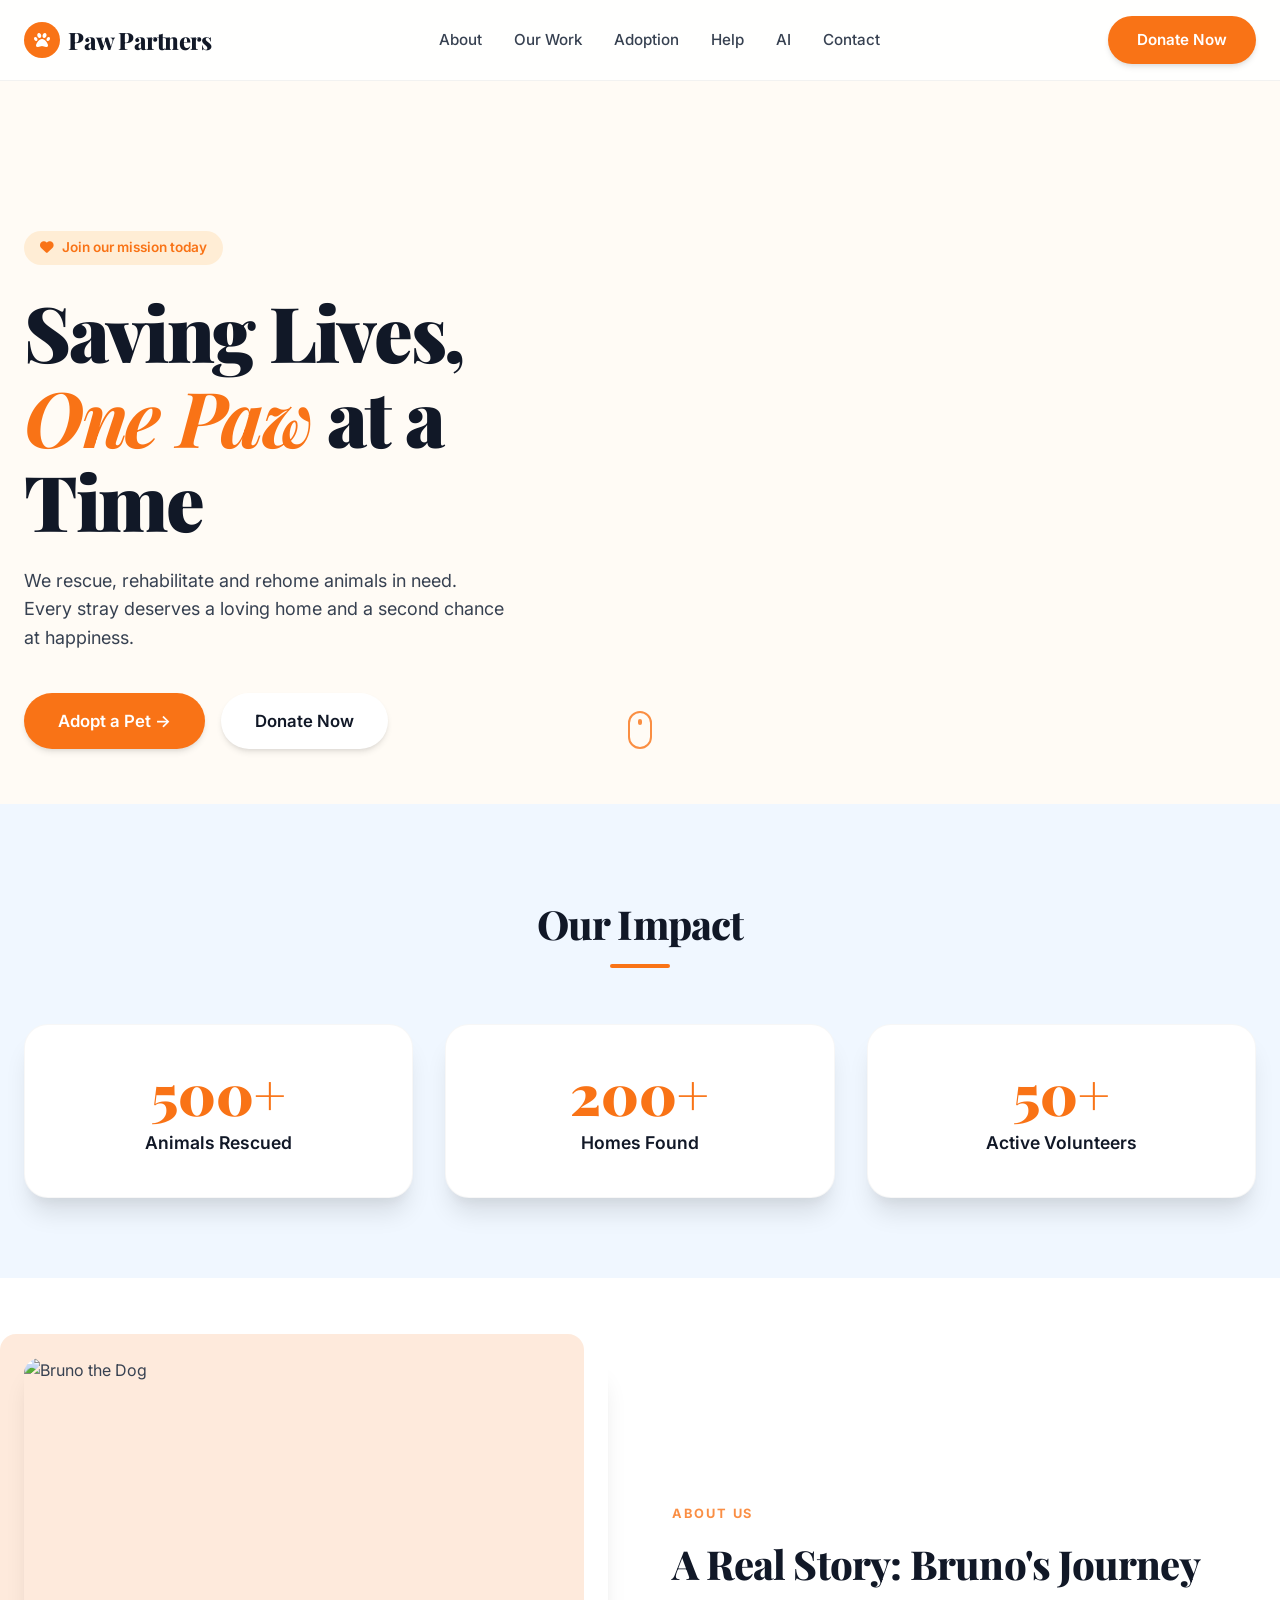
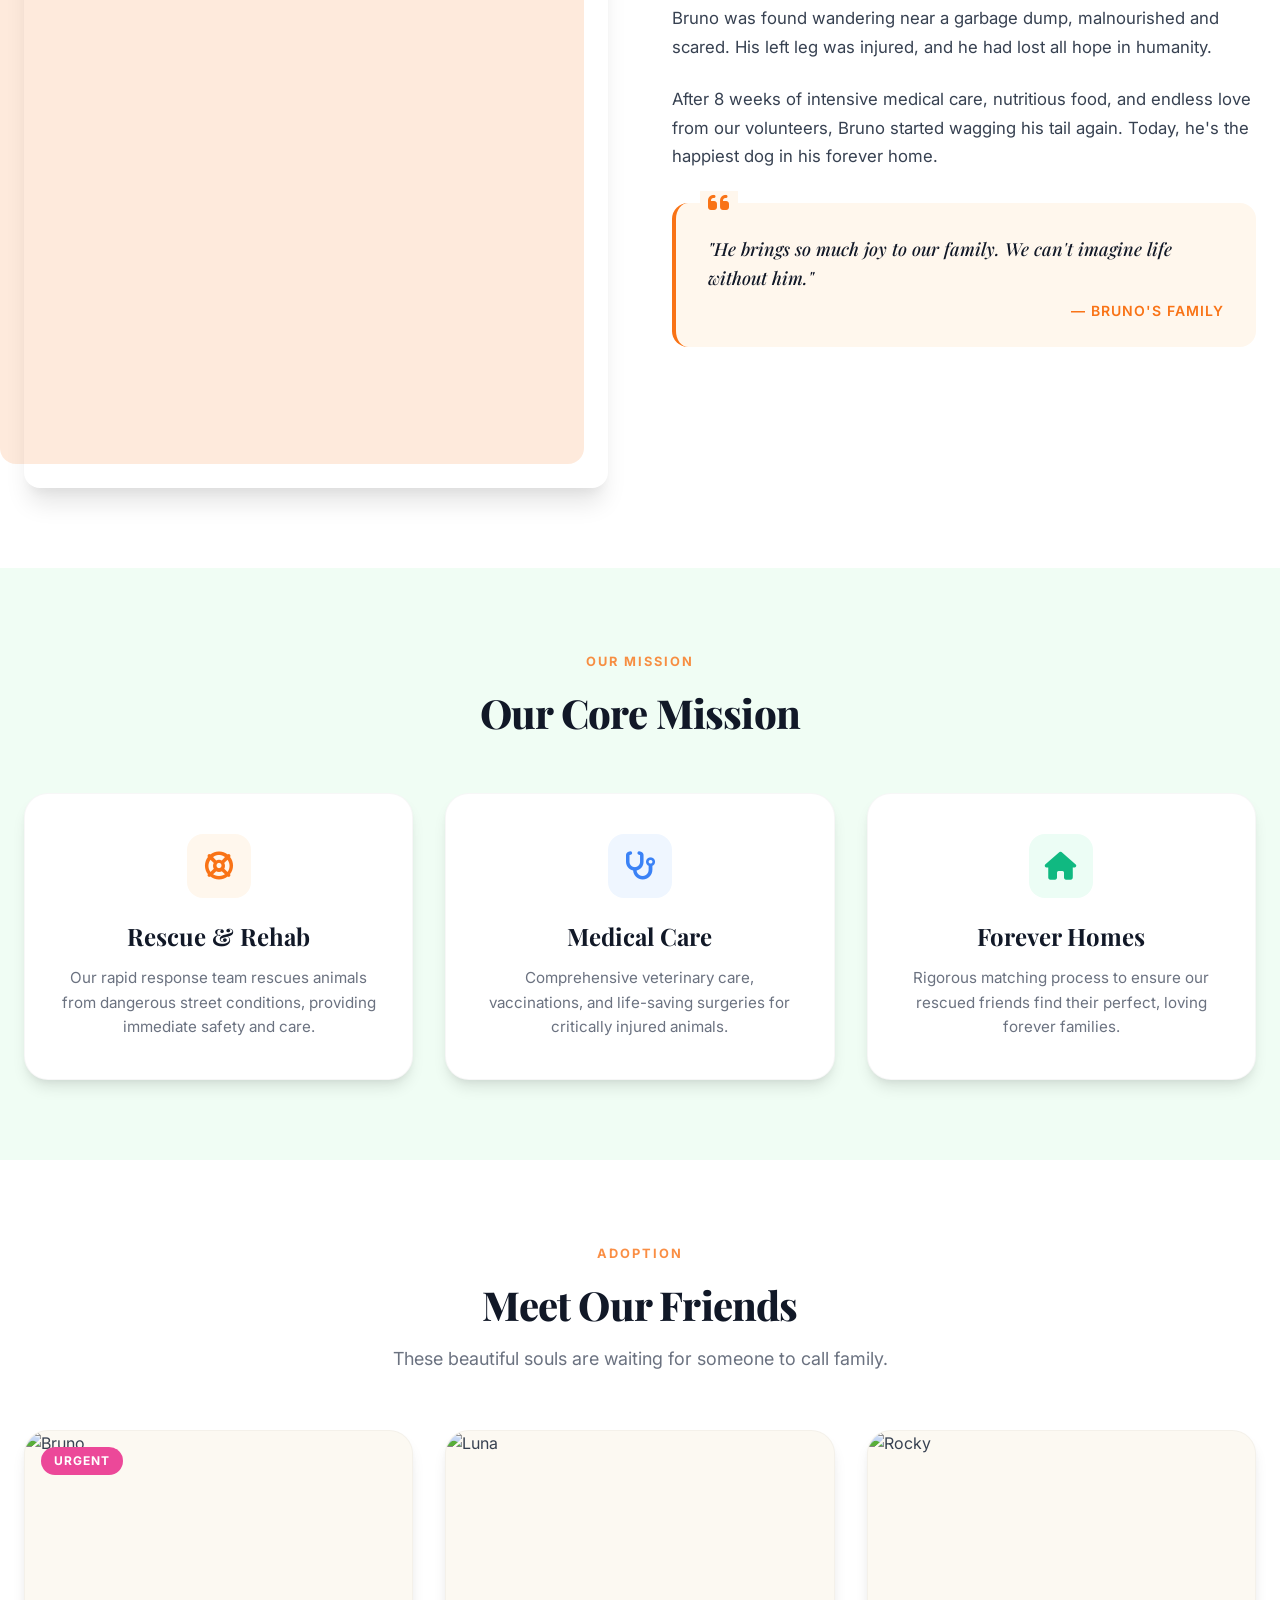
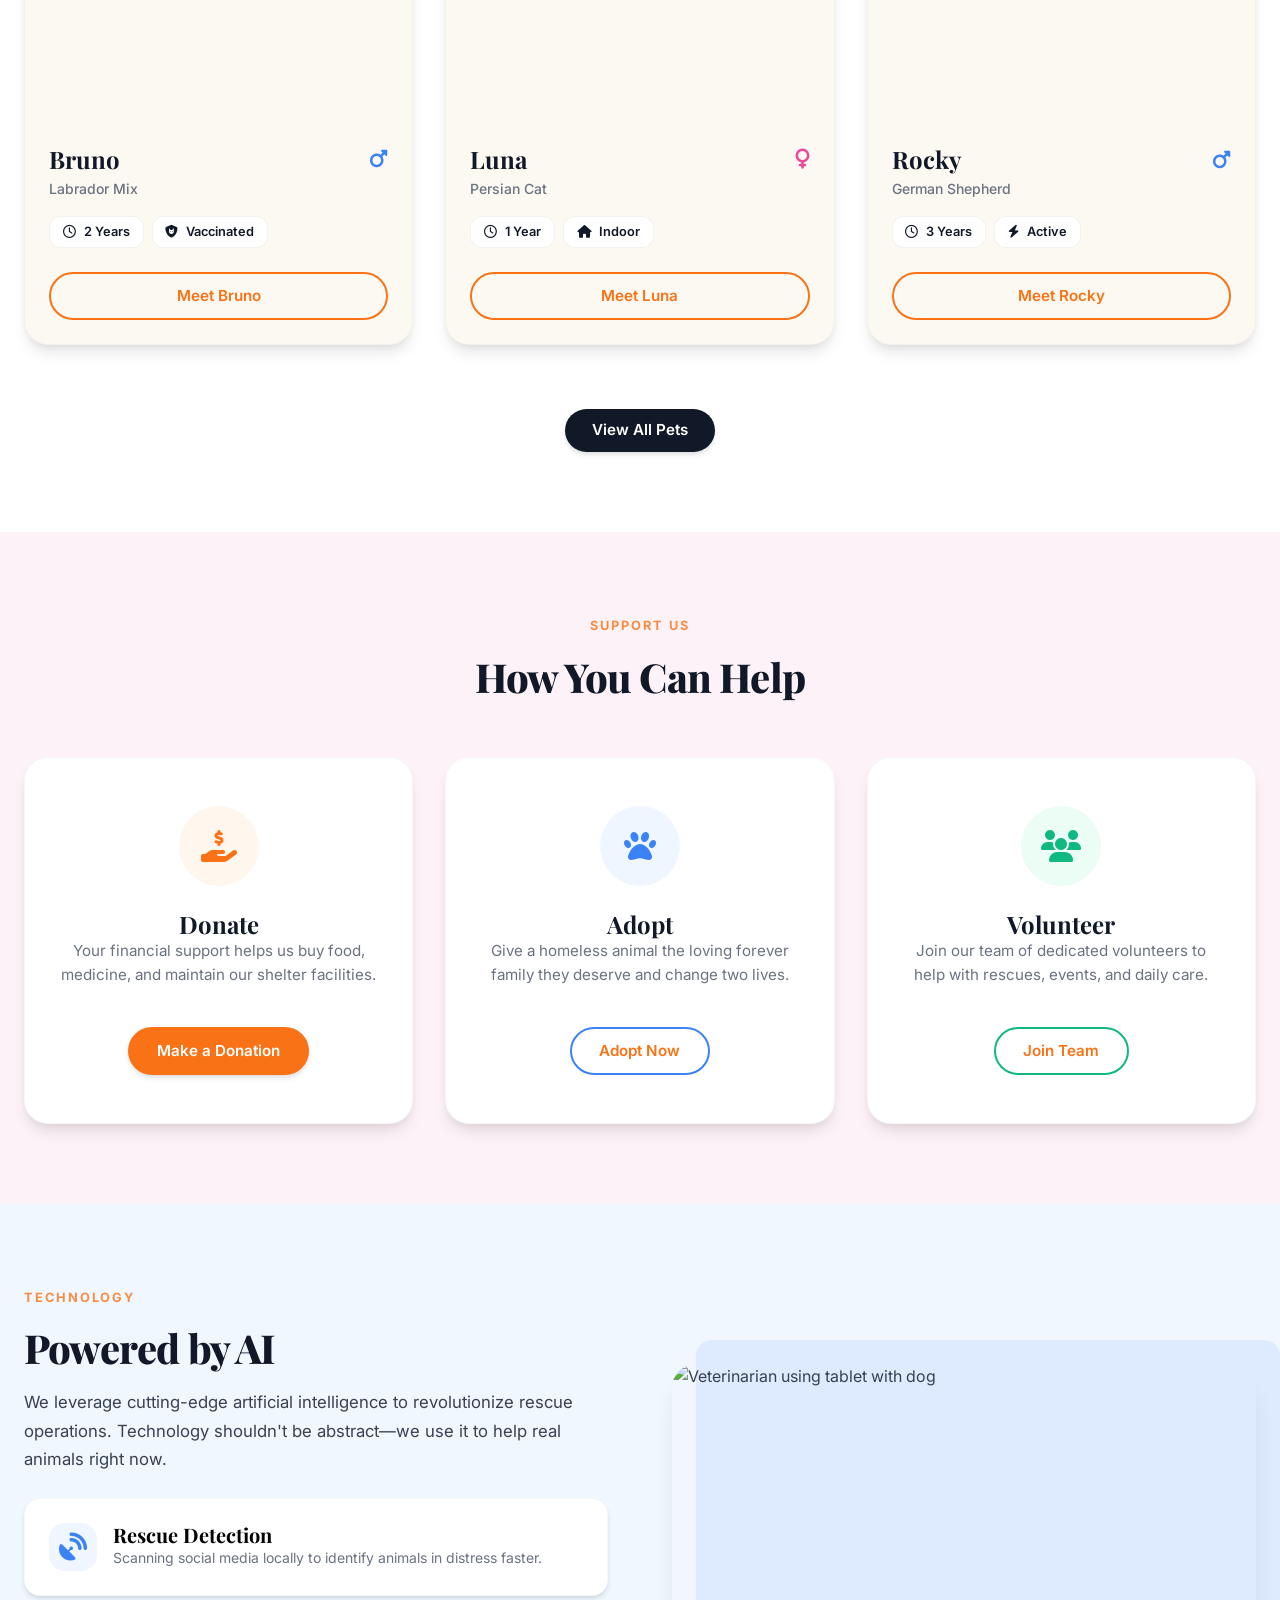
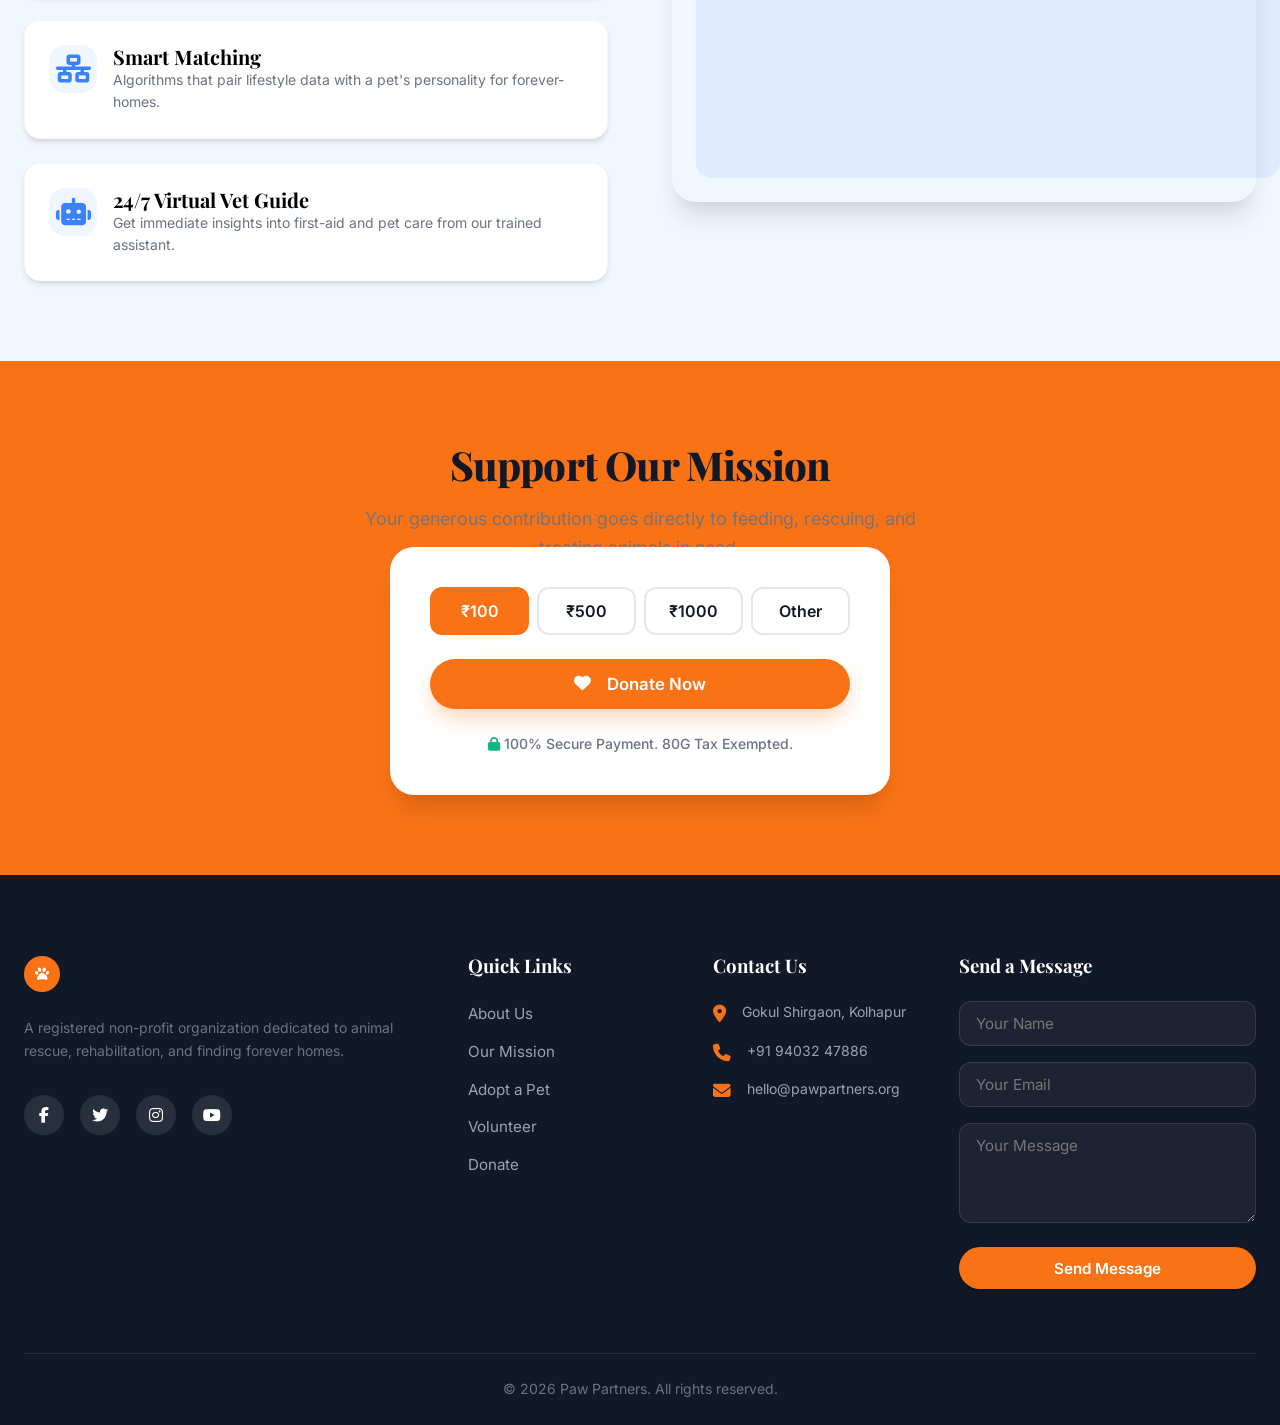
==== index.html @ 4165529c "Add files via upload" ====
<!DOCTYPE html>
<html lang="en">

<head>
    <meta charset="UTF-8">
    <meta name="viewport" content="width=device-width, initial-scale=1.0">
    <title>Paw Partners</title>
    <link rel="stylesheet" href="style.css">
    <link rel="preconnect" href="https://fonts.googleapis.com">
    <link rel="preconnect" href="https://fonts.gstatic.com" crossorigin>
    <!-- Fonts matching the target design -->
    <link
        href="https://fonts.googleapis.com/css2?family=Playfair+Display:ital,wght@0,700;0,900;1,700;1,900&family=Inter:wght@400;500;600;700&display=swap"
        rel="stylesheet">
    <link rel="stylesheet" href="https://cdnjs.cloudflare.com/ajax/libs/font-awesome/6.4.0/css/all.min.css">
</head>

<body>

    <!-- Target Replica Navigation -->
    <header class="navbar">
        <div class="container nav-container">
            <a href="#" class="logo">
                <div class="logo-icon">
                    <i class="fa-solid fa-paw"></i>
                </div>
                <span>Paw Partners</span>
            </a>

            <nav class="nav-links">
                <a href="#about">About</a>
                <a href="#work">Our Work</a>
                <a href="#adoption">Adoption</a>
                <a href="#help">Help</a>
                <a href="#ai">AI</a>
                <a href="#contact">Contact</a>
            </nav>

            <a href="#donate" class="btn btn-primary nav-btn">Donate Now</a>
        </div>
    </header>

    <!-- Target Replica Hero Section -->
    <section class="hero">
        <!-- Replicating the exact background visual (dog & cat in grass) -->
        <div class="hero-bg"
            style="background-image: url('https://images.unsplash.com/photo-1544568100-847a948585b9?auto=format&fit=crop&q=80&w=1920&h=1080');">
        </div>
        <div class="hero-overlay"></div>

        <div class="container hero-container">
            <div class="hero-content">
                <div class="hero-badge">
                    <i class="fa-solid fa-heart"></i> Join our mission today
                </div>

                <h1 class="hero-title">
                    Saving Lives,<br>
                    <span class="hero-italic">One Paw</span> at a<br>
                    Time
                </h1>

                <p class="hero-desc">
                    We rescue, rehabilitate and rehome animals in need.<br>
                    Every stray deserves a loving home and a second chance<br>
                    at happiness.
                </p>

                <div class="hero-buttons">
                    <a href="#adoption" class="btn btn-primary btn-large">
                        Adopt a Pet &rarr;
                    </a>
                    <a href="#donate" class="btn btn-white btn-large">Donate Now</a>
                </div>
            </div>

            <!-- Exact mouse scroll icon from target -->
            <div class="scroll-indicator">
                <div class="mouse-icon"></div>
            </div>

        </div>
    </section>

    <!-- Impact Stats matching target -->
    <section class="impact bg-soft-blue pb-section">
        <div class="container relative-up">
            <div class="section-header text-center">
                <h2 class="section-title">Our Impact</h2>
                <div class="title-underline"></div>
            </div>

            <div class="stats-grid">
                <div class="stat-card">
                    <h3 class="stat-number">500+</h3>
                    <p class="stat-text">Animals Rescued</p>
                </div>
                <div class="stat-card">
                    <h3 class="stat-number">200+</h3>
                    <p class="stat-text">Homes Found</p>
                </div>
                <div class="stat-card">
                    <h3 class="stat-number">50+</h3>
                    <p class="stat-text">Active Volunteers</p>
                </div>
            </div>
        </div>
    </section>

    <!-- About Section -->
    <section id="about" class="section bg-white">
        <div class="container">
            <div class="about-grid">
                <div class="about-image-wrapper">
                    <img src="https://images.unsplash.com/photo-1543466835-00a7907e9de1?auto=format&fit=crop&q=80&w=800"
                        alt="Bruno the Dog" class="about-img rounded-2xl shadow-xl">
                    <div class="img-accent img-accent-1"></div>
                </div>

                <div class="about-content">
                    <div class="section-badge opacity-80">ABOUT US</div>
                    <h2 class="section-title">A Real Story: Bruno's Journey</h2>
                    <p class="section-desc">
                        Bruno was found wandering near a garbage dump, malnourished and scared. His left leg was
                        injured, and he had lost all hope in humanity.
                    </p>
                    <p class="section-desc">
                        After 8 weeks of intensive medical care, nutritious food, and endless love from our volunteers,
                        Bruno started wagging his tail again. Today, he's the happiest dog in his forever home.
                    </p>

                    <div class="quote-box">
                        <i class="fa-solid fa-quote-left quote-icon"></i>
                        <p class="quote-text">"He brings so much joy to our family. We can't imagine life without him."
                        </p>
                        <p class="quote-author">— Bruno's Family</p>
                    </div>
                </div>
            </div>
        </div>
    </section>

    <!-- Our Work / Mission -->
    <section id="work" class="section bg-soft-green">
        <div class="container">
            <div class="section-header text-center">
                <div class="section-badge mx-auto opacity-80">OUR MISSION</div>
                <h2 class="section-title">Our Core Mission</h2>
            </div>

            <div class="cards-grid-3">
                <div class="feature-card shadow-card bg-white">
                    <div class="icon-box icon-orange">
                        <i class="fa-solid fa-life-ring"></i>
                    </div>
                    <h3>Rescue & Rehab</h3>
                    <p>Our rapid response team rescues animals from dangerous street conditions, providing immediate
                        safety and care.</p>
                </div>

                <div class="feature-card shadow-card bg-white">
                    <div class="icon-box icon-blue">
                        <i class="fa-solid fa-stethoscope"></i>
                    </div>
                    <h3>Medical Care</h3>
                    <p>Comprehensive veterinary care, vaccinations, and life-saving surgeries for critically injured
                        animals.</p>
                </div>

                <div class="feature-card shadow-card bg-white">
                    <div class="icon-box icon-green">
                        <i class="fa-solid fa-house"></i>
                    </div>
                    <h3>Forever Homes</h3>
                    <p>Rigorous matching process to ensure our rescued friends find their perfect, loving forever
                        families.</p>
                </div>
            </div>
        </div>
    </section>

    <!-- Adoption Section -->
    <section id="adoption" class="section bg-white">
        <div class="container">
            <div class="section-header text-center">
                <div class="section-badge mx-auto opacity-80">ADOPTION</div>
                <h2 class="section-title">Meet Our Friends</h2>
                <p class="section-subtitle">These beautiful souls are waiting for someone to call family.</p>
            </div>

            <div class="cards-grid-3">
                <div class="pet-card shadow-card bg-light">
                    <div class="pet-img-container">
                        <img src="https://images.unsplash.com/photo-1543466835-00a7907e9de1?auto=format&fit=crop&q=80&w=600"
                            alt="Bruno">
                        <div class="pet-tag">Urgent</div>
                    </div>
                    <div class="pet-info">
                        <div class="pet-header">
                            <h3>Bruno</h3>
                            <i class="fa-solid fa-mars gender-icon"></i>
                        </div>
                        <p class="pet-breed">Labrador Mix</p>
                        <div class="pet-traits">
                            <span class="trait bg-white"><i class="fa-regular fa-clock"></i> 2 Years</span>
                            <span class="trait bg-white"><i class="fa-solid fa-shield-cat"></i> Vaccinated</span>
                        </div>
                        <a href="#contact" class="btn btn-outline btn-block">Meet Bruno</a>
                    </div>
                </div>

                <div class="pet-card shadow-card bg-light">
                    <div class="pet-img-container">
                        <img src="https://images.unsplash.com/photo-1514888286974-6c03e2ca1dba?auto=format&fit=crop&q=80&w=600"
                            alt="Luna">
                    </div>
                    <div class="pet-info">
                        <div class="pet-header">
                            <h3>Luna</h3>
                            <i class="fa-solid fa-venus gender-icon pink"></i>
                        </div>
                        <p class="pet-breed">Persian Cat</p>
                        <div class="pet-traits">
                            <span class="trait bg-white"><i class="fa-regular fa-clock"></i> 1 Year</span>
                            <span class="trait bg-white"><i class="fa-solid fa-house"></i> Indoor</span>
                        </div>
                        <a href="#contact" class="btn btn-outline btn-block">Meet Luna</a>
                    </div>
                </div>

                <div class="pet-card shadow-card bg-light">
                    <div class="pet-img-container">
                        <img src="https://images.unsplash.com/photo-1583511655857-d19b40a7a54e?auto=format&fit=crop&q=80&w=600"
                            alt="Rocky">
                    </div>
                    <div class="pet-info">
                        <div class="pet-header">
                            <h3>Rocky</h3>
                            <i class="fa-solid fa-mars gender-icon"></i>
                        </div>
                        <p class="pet-breed">German Shepherd</p>
                        <div class="pet-traits">
                            <span class="trait bg-white"><i class="fa-regular fa-clock"></i> 3 Years</span>
                            <span class="trait bg-white"><i class="fa-solid fa-bolt"></i> Active</span>
                        </div>
                        <a href="#contact" class="btn btn-outline btn-block">Meet Rocky</a>
                    </div>
                </div>
            </div>

            <div class="text-center mt-5 pt-3">
                <a href="#" class="btn btn-secondary shadow-md">View All Pets</a>
            </div>
        </div>
    </section>

    <!-- Help Section -->
    <section id="help" class="section bg-soft-pink">
        <div class="container">
            <div class="section-header text-center">
                <div class="section-badge mx-auto opacity-80">SUPPORT US</div>
                <h2 class="section-title">How You Can Help</h2>
            </div>

            <div class="cards-grid-3">
                <div class="help-card shadow-card bg-white text-center">
                    <div class="icon-circle bg-orange-light text-primary mx-auto">
                        <i class="fa-solid fa-hand-holding-dollar"></i>
                    </div>
                    <h3 class="font-playfair text-2xl font-bold">Donate</h3>
                    <p>Your financial support helps us buy food, medicine, and maintain our shelter facilities.</p>
                    <a href="#donate" class="btn btn-primary mt-3">Make a Donation</a>
                </div>

                <div class="help-card shadow-card bg-white text-center">
                    <div class="icon-circle bg-blue-light text-blue mx-auto">
                        <i class="fa-solid fa-paw"></i>
                    </div>
                    <h3 class="font-playfair text-2xl font-bold">Adopt</h3>
                    <p>Give a homeless animal the loving forever family they deserve and change two lives.</p>
                    <a href="#adoption" class="btn btn-outline mt-3 text-blue border-blue">Adopt Now</a>
                </div>

                <div class="help-card shadow-card bg-white text-center">
                    <div class="icon-circle bg-green-light text-green mx-auto">
                        <i class="fa-solid fa-users"></i>
                    </div>
                    <h3 class="font-playfair text-2xl font-bold">Volunteer</h3>
                    <p>Join our team of dedicated volunteers to help with rescues, events, and daily care.</p>
                    <a href="#contact" class="btn btn-outline mt-3 text-green border-green">Join Team</a>
                </div>
            </div>
        </div>
    </section>

    <!-- AI Tech Section (Redesigned) -->
    <section id="ai" class="section bg-soft-blue">
        <div class="container container-split">
            <div class="ai-content text-left">
                <div class="section-badge opacity-80 text-blue">TECHNOLOGY</div>
                <h2 class="section-title">Powered by AI</h2>
                <p class="section-desc">We leverage cutting-edge artificial intelligence to revolutionize rescue
                    operations. Technology shouldn't be abstract—we use it to help real animals right now.</p>

                <div class="ai-list mt-4">
                    <div class="ai-list-item">
                        <div class="icon-box">
                            <i class="fa-solid fa-satellite-dish"></i>
                        </div>
                        <div>
                            <h3 class="font-playfair font-bold text-xl mb-1 text-black">Rescue Detection</h3>
                            <p class="text-gray text-sm m-0">Scanning social media locally to identify animals in
                                distress faster.</p>
                        </div>
                    </div>

                    <div class="ai-list-item">
                        <div class="icon-box">
                            <i class="fa-solid fa-network-wired"></i>
                        </div>
                        <div>
                            <h3 class="font-playfair font-bold text-xl mb-1 text-black">Smart Matching</h3>
                            <p class="text-gray text-sm m-0">Algorithms that pair lifestyle data with a pet's
                                personality for forever-homes.</p>
                        </div>
                    </div>

                    <div class="ai-list-item">
                        <div class="icon-box">
                            <i class="fa-solid fa-robot"></i>
                        </div>
                        <div>
                            <h3 class="font-playfair font-bold text-xl mb-1 text-black">24/7 Virtual Vet Guide</h3>
                            <p class="text-gray text-sm m-0">Get immediate insights into first-aid and pet care from our
                                trained assistant.</p>
                        </div>
                    </div>
                </div>
            </div>

            <div class="ai-image-wrap">
                <img src="https://images.unsplash.com/photo-1576201836106-db1758fd1c97?auto=format&fit=crop&q=80&w=800"
                    alt="Veterinarian using tablet with dog">
                <div class="ai-accent"></div>
            </div>
        </div>
    </section>

    <!-- Donate Section -->
    <section id="donate" class="section bg-primary text-white text-center donate-section">
        <div class="container">
            <h2 class="section-title text-white font-playfair font-black text-4xl mb-3">Support Our Mission</h2>
            <p class="section-subtitle text-white mx-auto mb-5 opacity-90">
                Your generous contribution goes directly to feeding, rescuing, and treating animals in need.
            </p>

            <div class="donate-box shadow-xl bg-white mx-auto">
                <div class="donate-buttons">
                    <button class="donate-btn active">₹100</button>
                    <button class="donate-btn">₹500</button>
                    <button class="donate-btn">₹1000</button>
                    <button class="donate-btn">Other</button>
                </div>
                <button class="btn btn-primary btn-block btn-large mt-4 shadow-orange text-lg">
                    <i class="fa-solid fa-heart mr-2"></i> Donate Now
                </button>
                <p class="donate-footer mt-4 text-sm text-gray text-center font-medium">
                    <i class="fa-solid fa-lock text-green"></i> 100% Secure Payment. 80G Tax Exempted.
                </p>
            </div>
        </div>
    </section>

    <!-- Contact & Footer -->
    <footer id="contact" class="footer">
        <div class="container">
            <div class="footer-grid">
                <div class="footer-brand">
                    <a href="#" class="logo text-white mb-4 block">
                        <div
                            class="logo-icon bg-primary text-white w-8 h-8 rounded-full flex items-center justify-center inline-flex">
                            <i class="fa-solid fa-paw text-sm"></i>
                        </div>
                        <span class="ml-2 font-bold font-playfair tracking-wide">Paw Partners</span>
                    </a>
                    <p class="text-gray mb-6 pr-4 text-sm leading-relaxed">
                        A registered non-profit organization dedicated to animal rescue, rehabilitation, and finding
                        forever homes.
                    </p>
                    <div class="social-links">
                        <a href="#"><i class="fa-brands fa-facebook-f"></i></a>
                        <a href="#"><i class="fa-brands fa-twitter"></i></a>
                        <a href="#"><i class="fa-brands fa-instagram"></i></a>
                        <a href="#"><i class="fa-brands fa-youtube"></i></a>
                    </div>
                </div>

                <div class="footer-links">
                    <h3 class="text-white mb-4 font-playfair font-bold">Quick Links</h3>
                    <ul>
                        <li><a href="#about">About Us</a></li>
                        <li><a href="#work">Our Mission</a></li>
                        <li><a href="#adoption">Adopt a Pet</a></li>
                        <li><a href="#help">Volunteer</a></li>
                        <li><a href="#donate">Donate</a></li>
                    </ul>
                </div>

                <div class="footer-contact">
                    <h3 class="text-white mb-4 font-playfair font-bold">Contact Us</h3>
                    <ul class="contact-list">
                        <li>
                            <i class="fa-solid fa-location-dot text-primary mt-1"></i>
                            <span class="text-sm">Gokul Shirgaon, Kolhapur</span>
                        </li>
                        <li>
                            <i class="fa-solid fa-phone text-primary mt-1"></i>
                            <a href="tel:+919403247886" class="text-sm">+91 94032 47886</a>
                        </li>
                        <li>
                            <i class="fa-solid fa-envelope text-primary mt-1"></i>
                            <a href="mailto:hello@pawpartners.org" class="text-sm">hello@pawpartners.org</a>
                        </li>
                    </ul>
                </div>

                <div class="footer-form">
                    <h3 class="text-white mb-4 font-playfair font-bold">Send a Message</h3>
                    <form class="contact-form">
                        <input type="text" placeholder="Your Name" required>
                        <input type="email" placeholder="Your Email" required>
                        <textarea placeholder="Your Message" rows="3" required></textarea>
                        <button type="submit" class="btn btn-primary w-full">Send Message</button>
                    </form>
                </div>
            </div>

            <div class="footer-bottom">
                <p>&copy; 2026 Paw Partners. All rights reserved.</p>
            </div>
        </div>
    </footer>

</body>

</html>
---- style.css ----
/* Variables extracted from target site */
:root {
    --primary: #f97316; /* Orange */
    --primary-hover: #ea580c;
    --primary-light: #ffedd5;
    --secondary: #111827; /* Dark Gray */
    --light-bg: #fffbf5; /* Cream background */
    --white: #ffffff;
    --text-main: #374151; /* Gray 700 */
    --text-muted: #6b7280; /* Gray 500 */
    --text-light: #9ca3af; /* Gray 400 */
    --accent-blue: #3b82f6;
    --accent-green: #10b981;
    --accent-pink: #ec4899;
    --bg-blue-light: #eff6ff;
    --bg-green-light: #ecfdf5;
    --bg-orange-light: #fff7ed;
    --radius-md: 0.75rem;
    --radius-lg: 1rem;
    --radius-xl: 1.5rem;
    --radius-full: 9999px;
    --shadow-sm: 0 1px 2px 0 rgba(0, 0, 0, 0.05);
    --shadow-md: 0 4px 6px -1px rgba(0, 0, 0, 0.1), 0 2px 4px -1px rgba(0, 0, 0, 0.06);
    --shadow-lg: 0 10px 15px -3px rgba(0, 0, 0, 0.1), 0 4px 6px -2px rgba(0, 0, 0, 0.05);
    --shadow-xl: 0 20px 25px -5px rgba(0, 0, 0, 0.1), 0 10px 10px -5px rgba(0, 0, 0, 0.04);
    --shadow-orange: 0 10px 25px -5px rgba(249, 115, 22, 0.4);
    --transition: all 0.3s cubic-bezier(0.4, 0, 0.2, 1);
}

/* Base Styles */
* { margin: 0; padding: 0; box-sizing: border-box; }
html { scroll-behavior: smooth; font-size: 16px; }

body {
    font-family: 'Inter', sans-serif;
    color: var(--text-main);
    line-height: 1.6;
    background-color: var(--light-bg);
    overflow-x: hidden;
}

h1, h2, h3, h4, h5, h6 {
    color: var(--secondary);
    font-weight: 700;
    line-height: 1.2;
    font-family: 'Playfair Display', serif;
}

a { text-decoration: none; color: inherit; transition: var(--transition); }
img { max-width: 100%; height: auto; display: block; border-style: none; }
ul { list-style: none; }

/* Utilities */
.font-playfair { font-family: 'Playfair Display', serif; }
.font-inter { font-family: 'Inter', sans-serif; }
.font-black { font-weight: 900; }
.font-bold { font-weight: 700; }
.font-medium { font-weight: 500; }
.italic { font-style: italic; }

.container { max-width: 1280px; margin: 0 auto; padding: 0 1.5rem; width: 100%; }
.section { padding: 5rem 0; }
.pb-section { padding-bottom: 5rem; }
.pt-3 { padding-top: 1rem; }
.text-center { text-align: center; }
.text-left { text-align: left; }
.mx-auto { margin-left: auto; margin-right: auto; }
.mt-1 { margin-top: 0.25rem; }
.mt-3 { margin-top: 1rem; }
.mt-4 { margin-top: 1.5rem; }
.mt-5 { margin-top: 3rem; }
.mb-2 { margin-bottom: 0.5rem; }
.mb-3 { margin-bottom: 1rem; }
.mb-4 { margin-bottom: 1.5rem; }
.mb-5 { margin-bottom: 3rem; }
.mb-6 { margin-bottom: 2rem; }
.mr-2 { margin-right: 0.5rem; }
.ml-2 { margin-left: 0.5rem; }
.w-full { width: 100%; }
.block { display: block; }
.inline-flex { display: inline-flex; }
.flex { display: flex; }
.items-center { align-items: center; }
.justify-center { justify-content: center; }
.rounded-full { border-radius: var(--radius-full); }
.rounded-2xl { border-radius: 1rem; }
.w-8 { width: 2rem; }
.h-8 { height: 2rem; }
.text-sm { font-size: 0.875rem; }
.text-lg { font-size: 1.125rem; }
.text-xl { font-size: 1.25rem; }
.text-2xl { font-size: 1.5rem; }
.text-4xl { font-size: 2.25rem; }
.tracking-wide { letter-spacing: 0.025em; }
.leading-relaxed { line-height: 1.625; }
.relative-up { position: relative; z-index: 20; }
.opacity-80 { opacity: 0.8; }
.opacity-90 { opacity: 0.9; }

/* Colors & Backgrounds */
.text-primary { color: var(--primary); }
.text-white { color: var(--white); }
.text-black { color: #000; }
.text-gray { color: var(--text-muted); }
.text-gray-mx { color: var(--text-light); max-width: 600px; margin: 0 auto; }
.text-blue { color: var(--accent-blue); }
.text-green { color: var(--accent-green); }

.bg-white { background-color: var(--white); }
.bg-light { background-color: #fcf9f2; } /* Extremely soft, warm cream */
.bg-soft-blue { background-color: #f0f7ff; } /* Soft sky blue */
.bg-soft-green { background-color: #f0fdf4; } /* Soft mint green */
.bg-soft-pink { background-color: #fdf2f8; } /* Soft blush pink */
.bg-primary { background-color: var(--primary); }
.bg-dark { background-color: var(--secondary); }
.bg-dark-card { background-color: rgba(255, 255, 255, 0.03); backdrop-filter: blur(8px); border: 1px solid rgba(255,255,255,0.05); }
.bg-orange-light { background-color: var(--bg-orange-light); }
.bg-blue-light { background-color: var(--bg-blue-light); }
.bg-green-light { background-color: var(--bg-green-light); }
.border-dark { border-color: rgba(255,255,255,0.1); }

/* Box Shadows */
.shadow-md { box-shadow: var(--shadow-md); }
.shadow-lg { box-shadow: var(--shadow-lg); }
.shadow-xl { box-shadow: var(--shadow-xl); }

/* Buttons */
.btn {
    display: inline-flex; justify-content: center; align-items: center; gap: 0.5rem;
    padding: 0.6rem 1.7rem; border-radius: var(--radius-full);
    font-weight: 600; font-size: 0.95rem; border: 2px solid transparent;
    cursor: pointer; transition: var(--transition); white-space: nowrap;
    font-family: 'Inter', sans-serif;
}
.btn:hover { transform: translateY(-2px); }
.btn:active { transform: translateY(0); }

.btn-primary { background-color: var(--primary); color: var(--white); box-shadow: var(--shadow-md); }
.btn-primary:hover { background-color: var(--primary-hover); box-shadow: var(--shadow-lg); color: var(--white); }

.btn-white { background-color: var(--white); color: var(--secondary); box-shadow: var(--shadow-md); }
.btn-white:hover { background-color: #f9fafb; color: var(--primary); }

.btn-outline { background-color: transparent; border-color: var(--primary); color: var(--primary); }
.btn-outline:hover { background-color: var(--primary); color: var(--white); border-color: var(--primary); }

.btn-secondary { background-color: var(--secondary); color: var(--white); border: none; }
.btn-secondary:hover { background-color: #374151; color: var(--white); }

.btn-large { padding: 0.8rem 2rem; font-size: 1.05rem; }
.btn-block { width: 100%; }
.shadow-orange { box-shadow: var(--shadow-orange); }

/* Navigation */
.navbar {
    position: fixed; top: 0; left: 0; right: 0; z-index: 50;
    background-color: rgba(255, 255, 255, 0.85); backdrop-filter: blur(12px);
    border-bottom: 1px solid rgba(0,0,0,0.05); transition: var(--transition);
}
.nav-container { display: flex; align-items: center; justify-content: space-between; height: 5rem; }

.logo { display: flex; align-items: center; gap: 0.5rem; font-size: 1.5rem; color: var(--secondary); }
.logo span { font-family: 'Playfair Display', serif; font-weight: 800; letter-spacing: -0.02em; }
.logo-icon { width: 36px; height: 36px; background-color: var(--primary); color: white; border-radius: 50%; display: flex; align-items: center; justify-content: center; font-size: 1rem; }

.nav-links { display: flex; gap: 2rem; align-items: center; }
.nav-links a { font-weight: 500; font-size: 0.95rem; color: var(--text-main); font-family: 'Inter', sans-serif; }
.nav-links a:hover { color: var(--primary); }

/* Hero Section */
.hero { position: relative; min-height: 100vh; display: flex; align-items: center; padding-top: 5rem; }
.hero-bg {
    position: absolute; inset: 0; z-index: 1;
    background-size: cover; background-position: right center; background-repeat: no-repeat;
}
.hero-overlay {
    position: absolute; inset: 0; z-index: 2;
    background: linear-gradient(to right, rgba(255,251,245,1) 0%, rgba(255,251,245,0.85) 40%, rgba(255,251,245,0.4) 60%, rgba(255,251,245,0.1) 100%);
}

.hero-container { position: relative; z-index: 50; display: flex; flex-direction: column; justify-content: center; height: 100%; pointer-events: none; }
.hero-content { max-width: 650px; padding: 2rem 0; pointer-events: auto; position: relative; z-index: 100; }

.hero-badge {
    display: inline-flex; align-items: center; gap: 0.5rem; background-color: var(--primary-light);
    color: var(--primary); padding: 0.4rem 1rem; border-radius: var(--radius-full);
    font-weight: 600; font-size: 0.85rem; margin-bottom: 1.5rem; font-family: 'Inter', sans-serif;
}

.hero-title { font-size: clamp(3.5rem, 6vw, 5.5rem); letter-spacing: -0.03em; margin-bottom: 1.5rem; font-weight: 900; line-height: 1.1; color: var(--secondary); }
.hero-italic {
    font-family: 'Playfair Display', serif; font-style: italic;
    color: var(--primary); font-weight: 700;
}

.hero-desc { font-size: 1.125rem; color: var(--text-main); margin-bottom: 2.5rem; max-width: 550px; font-family: 'Inter', sans-serif; font-weight: 400; line-height: 1.6; }
.hero-buttons { display: flex; gap: 1rem; flex-wrap: wrap; }

.scroll-indicator { position: absolute; bottom: 2rem; left: 50%; transform: translateX(-50%); z-index: 10; }
.mouse-icon {
    width: 24px; height: 38px; border: 2px solid var(--primary); border-radius: 12px;
    position: relative; opacity: 0.8;
}
.mouse-icon::before {
    content: ''; width: 4px; height: 6px; background-color: var(--primary);
    border-radius: 2px; position: absolute; top: 6px; left: 50%; transform: translateX(-50%);
    animation: scroll 2s infinite;
}
@keyframes scroll { 0% { top: 6px; opacity: 1; } 100% { top: 18px; opacity: 0; } }

.replit-badge {
    position: absolute; bottom: 1.5rem; right: 1.5rem; background: rgba(0,0,0,0.5); color: white;
    padding: 0.4rem 0.8rem; border-radius: 6px; font-size: 0.75rem; font-family: 'Inter', sans-serif;
    display: flex; align-items: center; gap: 0.5rem; backdrop-filter: blur(4px); z-index: 10;
}

/* Section Headers */
.section-header { margin-bottom: 3.5rem; }
.section-title { font-size: 2.5rem; margin-bottom: 1rem; letter-spacing: -0.02em; font-family: 'Playfair Display', serif; font-weight: 800; color: var(--secondary); }
.title-underline { width: 60px; height: 4px; background-color: var(--primary); margin: 0 auto; border-radius: 2px; }
.section-badge {
    display: inline-block; font-size: 0.8rem; font-weight: 700; color: var(--primary);
    letter-spacing: 0.15em; text-transform: uppercase; margin-bottom: 1rem; font-family: 'Inter', sans-serif;
}
.badge-dark { color: #9ca3af; }
.section-subtitle { font-size: 1.125rem; color: var(--text-muted); max-width: 600px; margin: 0 auto; font-family: 'Inter', sans-serif; }

/* Grid Layouts */
.cards-grid-3 { display: grid; grid-template-columns: repeat(auto-fit, minmax(300px, 1fr)); gap: 2rem; }
.container-split { display: grid; grid-template-columns: 1fr 1fr; gap: 4rem; align-items: center; }

/* Impact Stats */
.impact { margin-top: -6rem; padding-top: 6rem; position: relative; z-index: 20; }
.stats-grid { display: grid; grid-template-columns: repeat(3, 1fr); gap: 2rem; text-align: center; }
.stat-card {
    background: var(--white); padding: 2.5rem 2rem; border-radius: var(--radius-xl);
    box-shadow: var(--shadow-xl); border: 1px solid rgba(0,0,0,0.03); transition: var(--transition);
}
.stat-card:hover { transform: translateY(-5px); box-shadow: var(--shadow-lg); border-color: rgba(249, 115, 22, 0.2); }
.stat-number { font-size: 3.5rem; color: var(--primary); font-weight: 900; line-height: 1; margin-bottom: 0.5rem; font-family: 'Playfair Display', serif; }
.stat-text { font-size: 1.1rem; font-weight: 600; color: var(--secondary); margin: 0; font-family: 'Inter', sans-serif; }

/* About / Story Section */
.about-grid { display: grid; grid-template-columns: 1fr 1fr; gap: 4rem; align-items: center; }
.about-image-wrapper { position: relative; z-index: 1; }
.about-img { position: relative; z-index: 2; width: 100%; object-fit: cover; aspect-ratio: 4/5; }
.img-accent { position: absolute; border-radius: 1rem; z-index: 0; }
.img-accent-1 { top: -1.5rem; left: -1.5rem; right: 1.5rem; bottom: 1.5rem; background-color: var(--primary); opacity: 0.15; }

.section-desc { font-size: 1.05rem; color: var(--text-main); margin-bottom: 1.5rem; font-family: 'Inter', sans-serif; line-height: 1.7; }

.quote-box {
    background-color: var(--bg-orange-light); padding: 1.5rem 2rem; border-radius: var(--radius-lg);
    border-left: 4px solid var(--primary); margin-top: 2rem; position: relative;
}
.quote-icon { position: absolute; top: -0.75rem; left: 1.5rem; background: var(--bg-orange-light); color: var(--primary); font-size: 1.5rem; padding: 0 0.5rem; }
.quote-text { font-size: 1.125rem; font-style: italic; color: var(--secondary); margin-bottom: 0.5rem; padding-top: 0.5rem; font-family: 'Playfair Display', serif; font-weight: 500; }
.quote-author { font-size: 0.875rem; font-weight: 600; color: var(--primary); margin: 0; text-align: right; font-family: 'Inter', sans-serif; text-transform: uppercase; letter-spacing: 1px; }

/* Shadow Cards General */
.shadow-card {
    border-radius: var(--radius-xl); overflow: hidden;
    box-shadow: var(--shadow-lg); transition: var(--transition); border: 1px solid rgba(0,0,0,0.03);
}
.shadow-card:hover { transform: translateY(-6px); box-shadow: var(--shadow-xl); }

/* Mission / Feature Cards */
.feature-card { padding: 2.5rem 2rem; text-align: center; }
.icon-box {
    width: 64px; height: 64px; border-radius: var(--radius-lg); margin: 0 auto 1.5rem;
    display: flex; align-items: center; justify-content: center; font-size: 1.75rem; transition: var(--transition);
}
.icon-orange { background-color: var(--bg-orange-light); color: var(--primary); }
.icon-blue { background-color: var(--bg-blue-light); color: var(--accent-blue); }
.icon-green { background-color: var(--bg-green-light); color: var(--accent-green); }
.feature-card:hover .icon-box { transform: scale(1.1); }
.feature-card h3 { font-size: 1.5rem; margin-bottom: 1rem; font-family: 'Playfair Display', serif; font-weight: 700; color: var(--secondary); }
.feature-card p { color: var(--text-muted); margin: 0; font-family: 'Inter', sans-serif; font-size: 0.95rem; }

/* Pet Cards */
.pet-img-container { position: relative; overflow: hidden; aspect-ratio: 4/3; }
.pet-img-container img { width: 100%; height: 100%; object-fit: cover; transition: transform 0.5s; }
.pet-card:hover .pet-img-container img { transform: scale(1.05); }
.pet-tag {
    position: absolute; top: 1rem; left: 1rem; background-color: var(--accent-pink); color: white;
    padding: 0.3rem 0.8rem; border-radius: var(--radius-full); font-size: 0.75rem; font-weight: 700; text-transform: uppercase; font-family: 'Inter', sans-serif; letter-spacing: 1px;
}
.pet-info { padding: 1.5rem; }
.pet-header { display: flex; justify-content: space-between; align-items: center; margin-bottom: 0.25rem; }
.pet-header h3 { font-size: 1.5rem; margin: 0; font-family: 'Playfair Display', serif; font-weight: 700; }
.gender-icon { font-size: 1.25rem; color: var(--accent-blue); }
.gender-icon.pink { color: var(--accent-pink); }
.pet-breed { color: var(--text-muted); font-size: 0.875rem; margin-bottom: 1rem; font-family: 'Inter', sans-serif; font-weight: 500; }
.pet-traits { display: flex; gap: 0.5rem; margin-bottom: 1.5rem; flex-wrap: wrap; }
.trait {
    color: var(--secondary); font-size: 0.8rem; font-weight: 600;
    padding: 0.3rem 0.8rem; border-radius: var(--radius-md); display: flex; align-items: center; gap: 0.5rem; font-family: 'Inter', sans-serif;
    border: 1px solid rgba(0,0,0,0.05);
}

/* Help Cards */
.help-card { padding: 3rem 2rem; }
.icon-circle {
    width: 80px; height: 80px; border-radius: 50%; display: flex; align-items: center; justify-content: center;
    font-size: 2rem; margin-bottom: 1.5rem; transition: var(--transition);
}
.help-card:hover .icon-circle { transform: scale(1.1) rotate(5deg); }
.help-card p { color: var(--text-muted); margin-bottom: 1.5rem; font-family: 'Inter', sans-serif; font-size: 0.95rem; }
.border-blue { border-color: var(--accent-blue); }
.border-blue:hover { background-color: var(--accent-blue); border-color: var(--accent-blue); }
.border-green { border-color: var(--accent-green); }
.border-green:hover { background-color: var(--accent-green); border-color: var(--accent-green); }

/* AI Section (Updated Layout) */
.ai-list { display: flex; flex-direction: column; gap: 1.5rem; }
.ai-list-item { display: flex; gap: 1rem; align-items: flex-start; background: var(--white); padding: 1.5rem; border-radius: var(--radius-lg); box-shadow: var(--shadow-md); border: 1px solid rgba(0,0,0,0.03); transition: var(--transition); }
.ai-list-item:hover { transform: translateY(-3px); box-shadow: var(--shadow-lg); border-color: rgba(59, 130, 246, 0.2); }
.ai-list-item .icon-box { background-color: var(--bg-blue-light); color: var(--accent-blue); width: 48px; height: 48px; margin: 0; flex-shrink: 0; }
.ai-image-wrap { position: relative; }
.ai-image-wrap img { border-radius: var(--radius-xl); box-shadow: var(--shadow-xl); position: relative; z-index: 2; width: 100%; object-fit: cover; aspect-ratio: 4/3; }
.ai-accent { position: absolute; border-radius: 1rem; z-index: 0; top: -1.5rem; right: -1.5rem; bottom: 1.5rem; left: 1.5rem; background-color: var(--accent-blue); opacity: 0.1; }

/* Donate Widget */
.donate-box { max-width: 500px; padding: 2.5rem; border-radius: var(--radius-xl); color: var(--secondary); position: relative; z-index: 10; margin-top: -1rem; }
.donate-buttons { display: grid; grid-template-columns: repeat(4, 1fr); gap: 0.5rem; }
.donate-btn {
    background: transparent; border: 2px solid #e5e7eb; color: var(--secondary); padding: 0.75rem 0;
    border-radius: var(--radius-md); font-weight: 600; cursor: pointer; transition: var(--transition);
    font-family: 'Inter', sans-serif; font-size: 1rem;
}
.donate-btn:hover { border-color: var(--primary); color: var(--primary); background-color: var(--bg-orange-light); }
.donate-btn.active { background-color: var(--primary); border-color: var(--primary); color: white; }

/* Footer */
.footer { background-color: #111827; padding: 5rem 0 0; }
.footer-grid { display: grid; grid-template-columns: 2fr 1fr 1fr 1.5fr; gap: 3rem; margin-bottom: 4rem; }

.social-links { display: flex; gap: 1rem; }
.social-links a {
    display: flex; align-items: center; justify-content: center; width: 40px; height: 40px;
    border-radius: 50%; background-color: rgba(255,255,255,0.1); color: white; transition: var(--transition);
}
.social-links a:hover { background-color: var(--primary); transform: translateY(-3px); }

.footer-links ul li { margin-bottom: 0.75rem; }
.footer-links a { color: var(--text-light); font-family: 'Inter', sans-serif; font-size: 0.95rem; }
.footer-links a:hover { color: var(--primary); }

.contact-list li { display: flex; gap: 1rem; color: var(--text-light); margin-bottom: 1rem; align-items: flex-start; font-family: 'Inter', sans-serif; font-size: 0.95rem; }
.contact-list i { font-size: 1.1rem; }
.contact-list a:hover { color: var(--white); }

.contact-form input, .contact-form textarea {
    width: 100%; background-color: rgba(255,255,255,0.05); border: 1px solid rgba(255,255,255,0.1);
    color: white; padding: 0.75rem 1rem; border-radius: var(--radius-md); margin-bottom: 1rem;
    font-family: 'Inter', sans-serif; transition: var(--transition); font-size: 0.95rem;
}
.contact-form input:focus, .contact-form textarea:focus { outline: none; border-color: var(--primary); background-color: rgba(255,255,255,0.1); box-shadow: 0 0 0 2px rgba(249, 115, 22, 0.2); }
.contact-form textarea { resize: vertical; min-height: 100px; }

.footer-bottom { border-top: 1px solid rgba(255,255,255,0.1); padding: 1.5rem 0; text-align: center; color: var(--text-muted); font-size: 0.875rem; font-family: 'Inter', sans-serif; }

/* Responsive Adjustments */
@media (max-width: 1024px) {
    .stats-grid { gap: 1rem; }
    .stat-card { padding: 2rem 1.5rem; }
    .footer-grid { grid-template-columns: 1fr 1fr; gap: 2.5rem; }
    .hero-title { font-size: 4rem; }
}

@media (max-width: 768px) {
    .nav-links, .nav-btn { display: none; } /* Simplified mobile nav for now */
    
    .hero-title { font-size: 3rem; }
    .hero-buttons { flex-direction: column; }
    .btn-large { width: 100%; justify-content: center; }
    
    .stats-grid { grid-template-columns: 1fr; }
    .impact { margin-top: 0; padding-top: 2rem; }
    
    .about-grid, .container-split { grid-template-columns: 1fr; gap: 3rem; }
    .about-image-wrapper, .ai-image-wrap { max-width: 500px; margin: 0 auto; }
    
    .donate-buttons { grid-template-columns: 1fr 1fr; }
    .footer-grid { grid-template-columns: 1fr; gap: 2rem; }
}
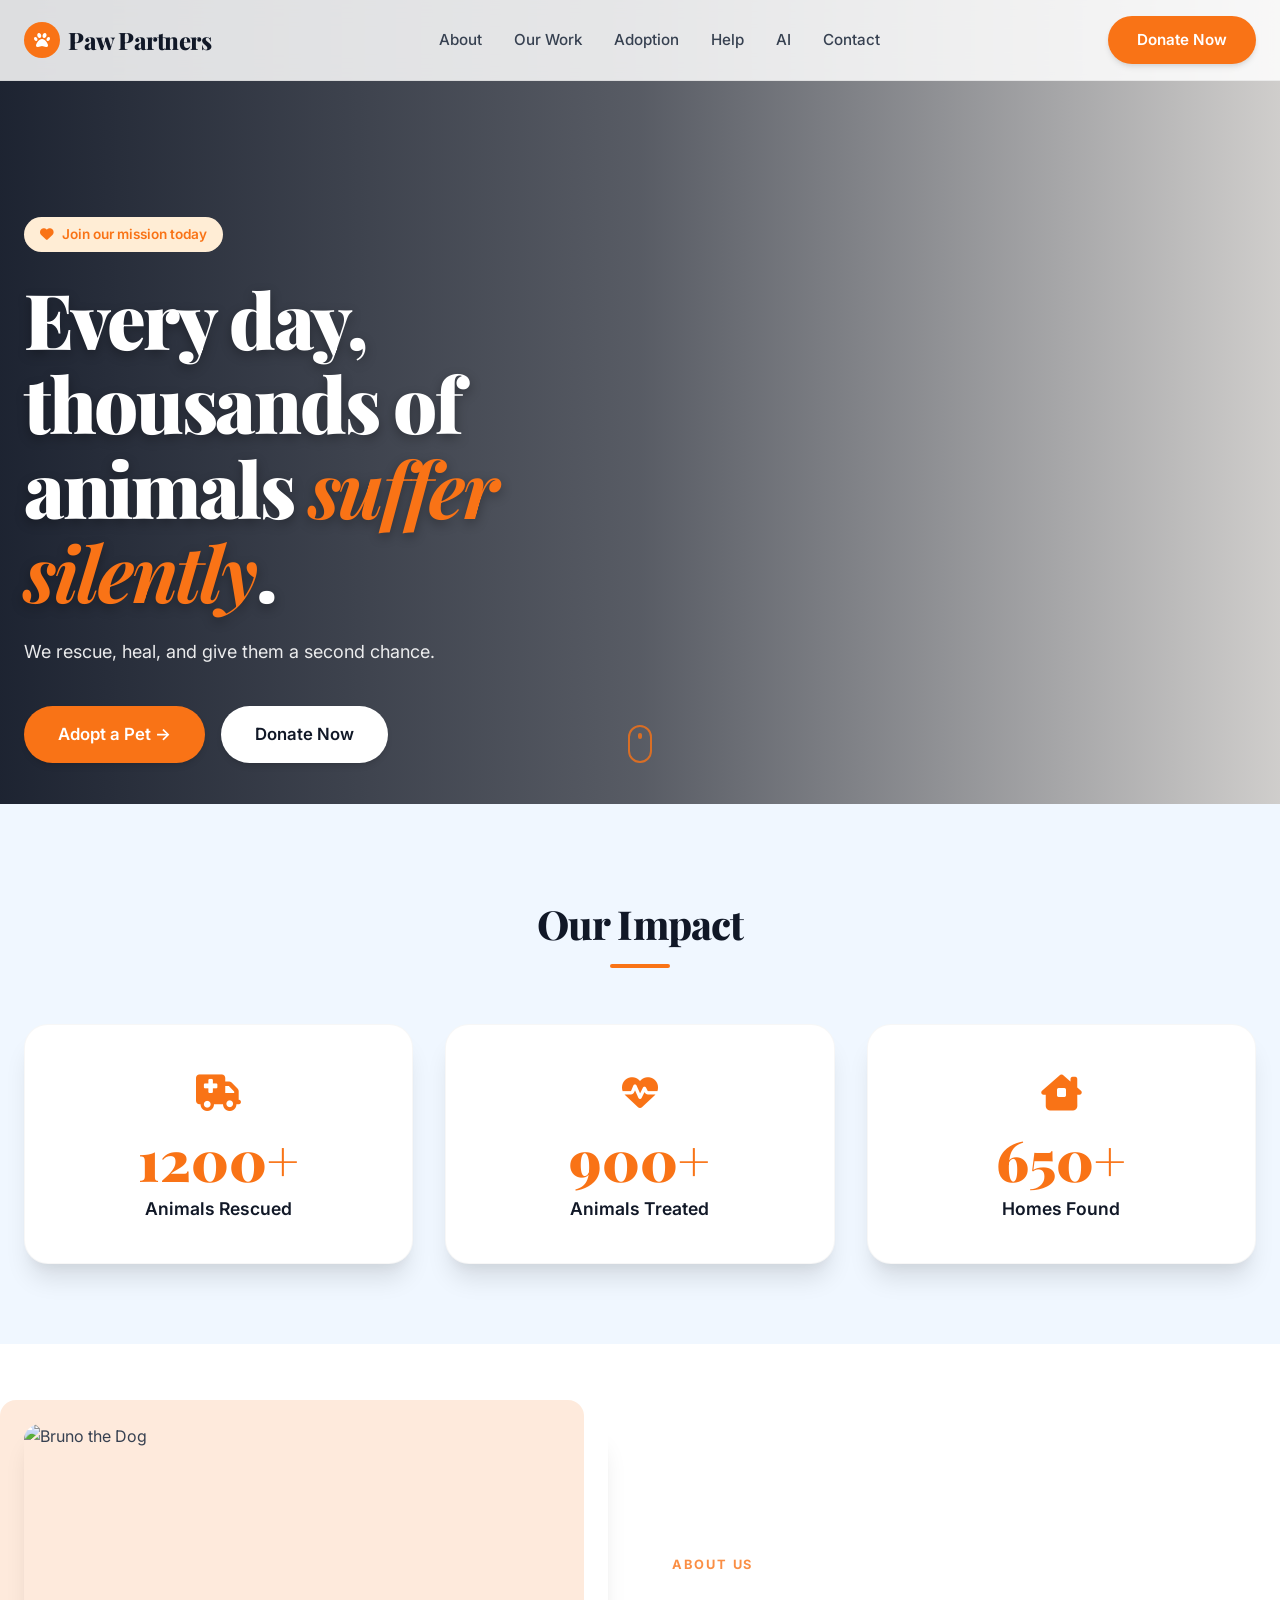
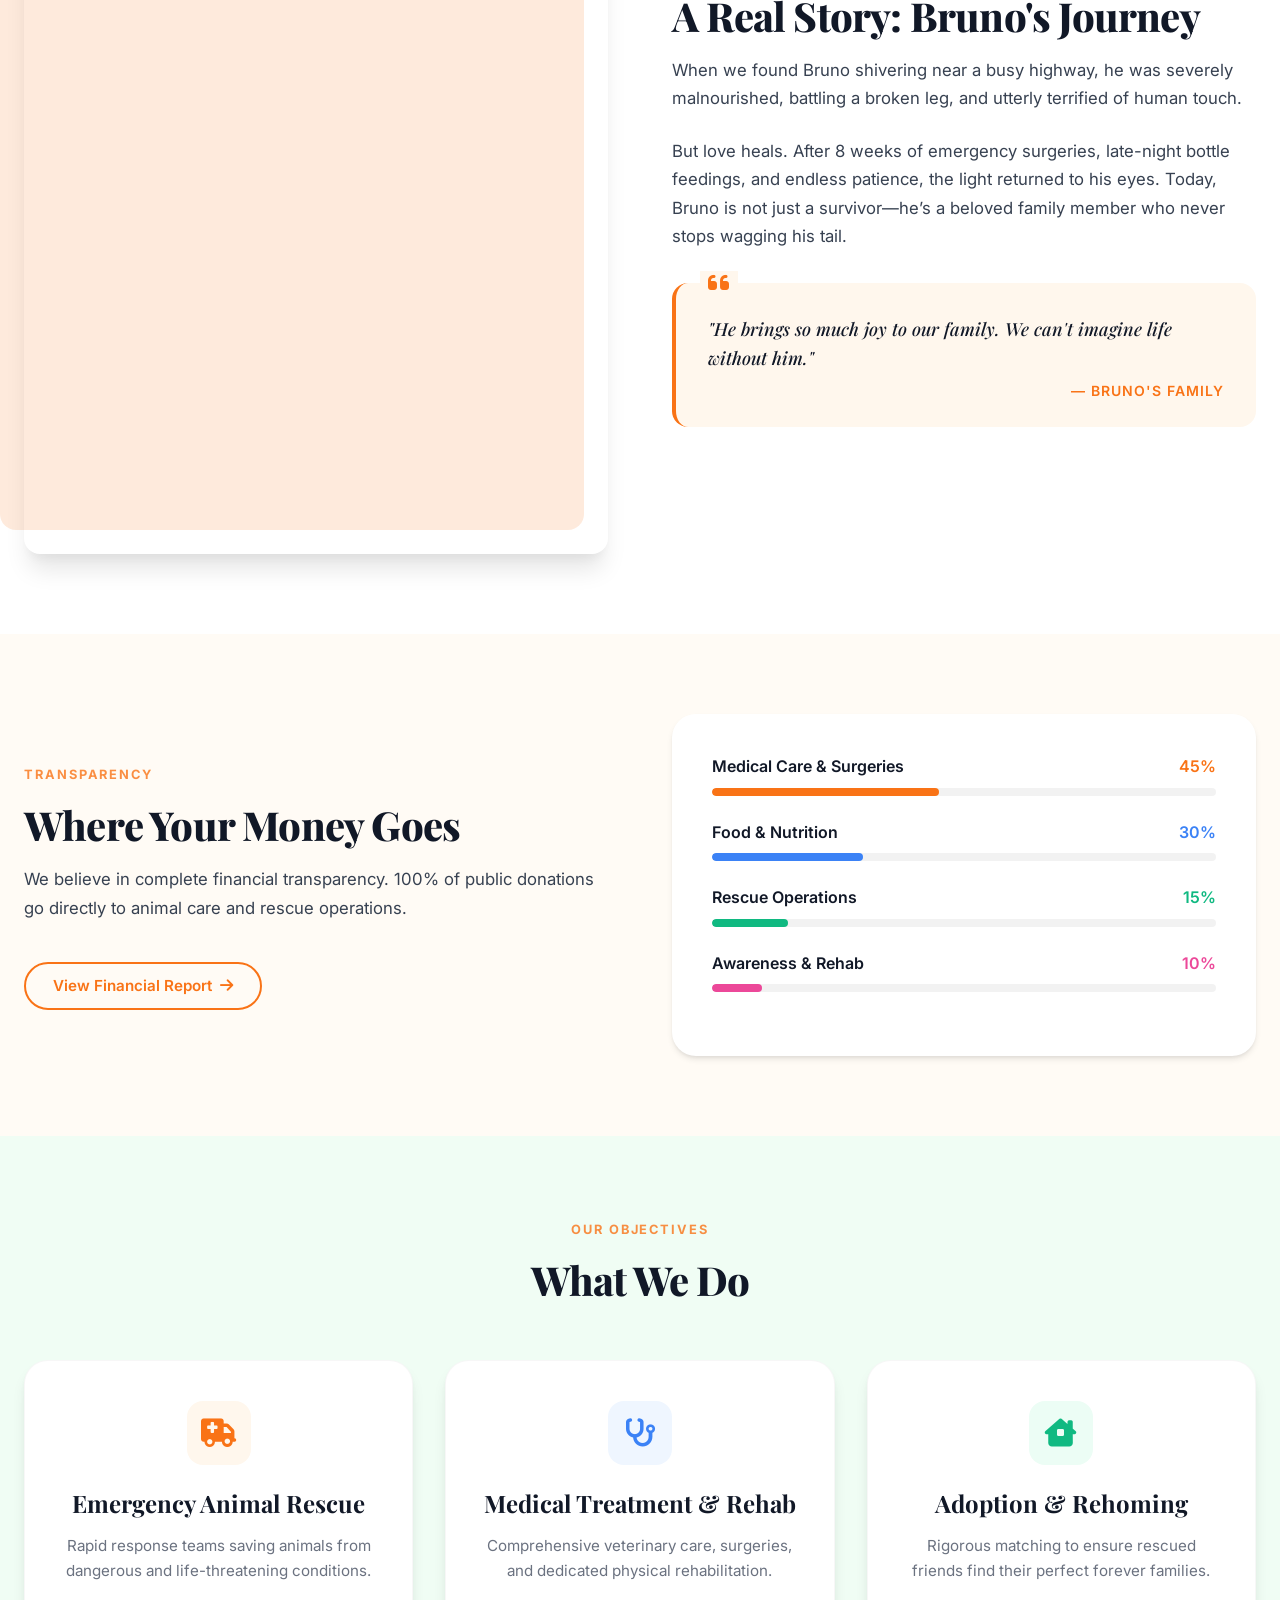
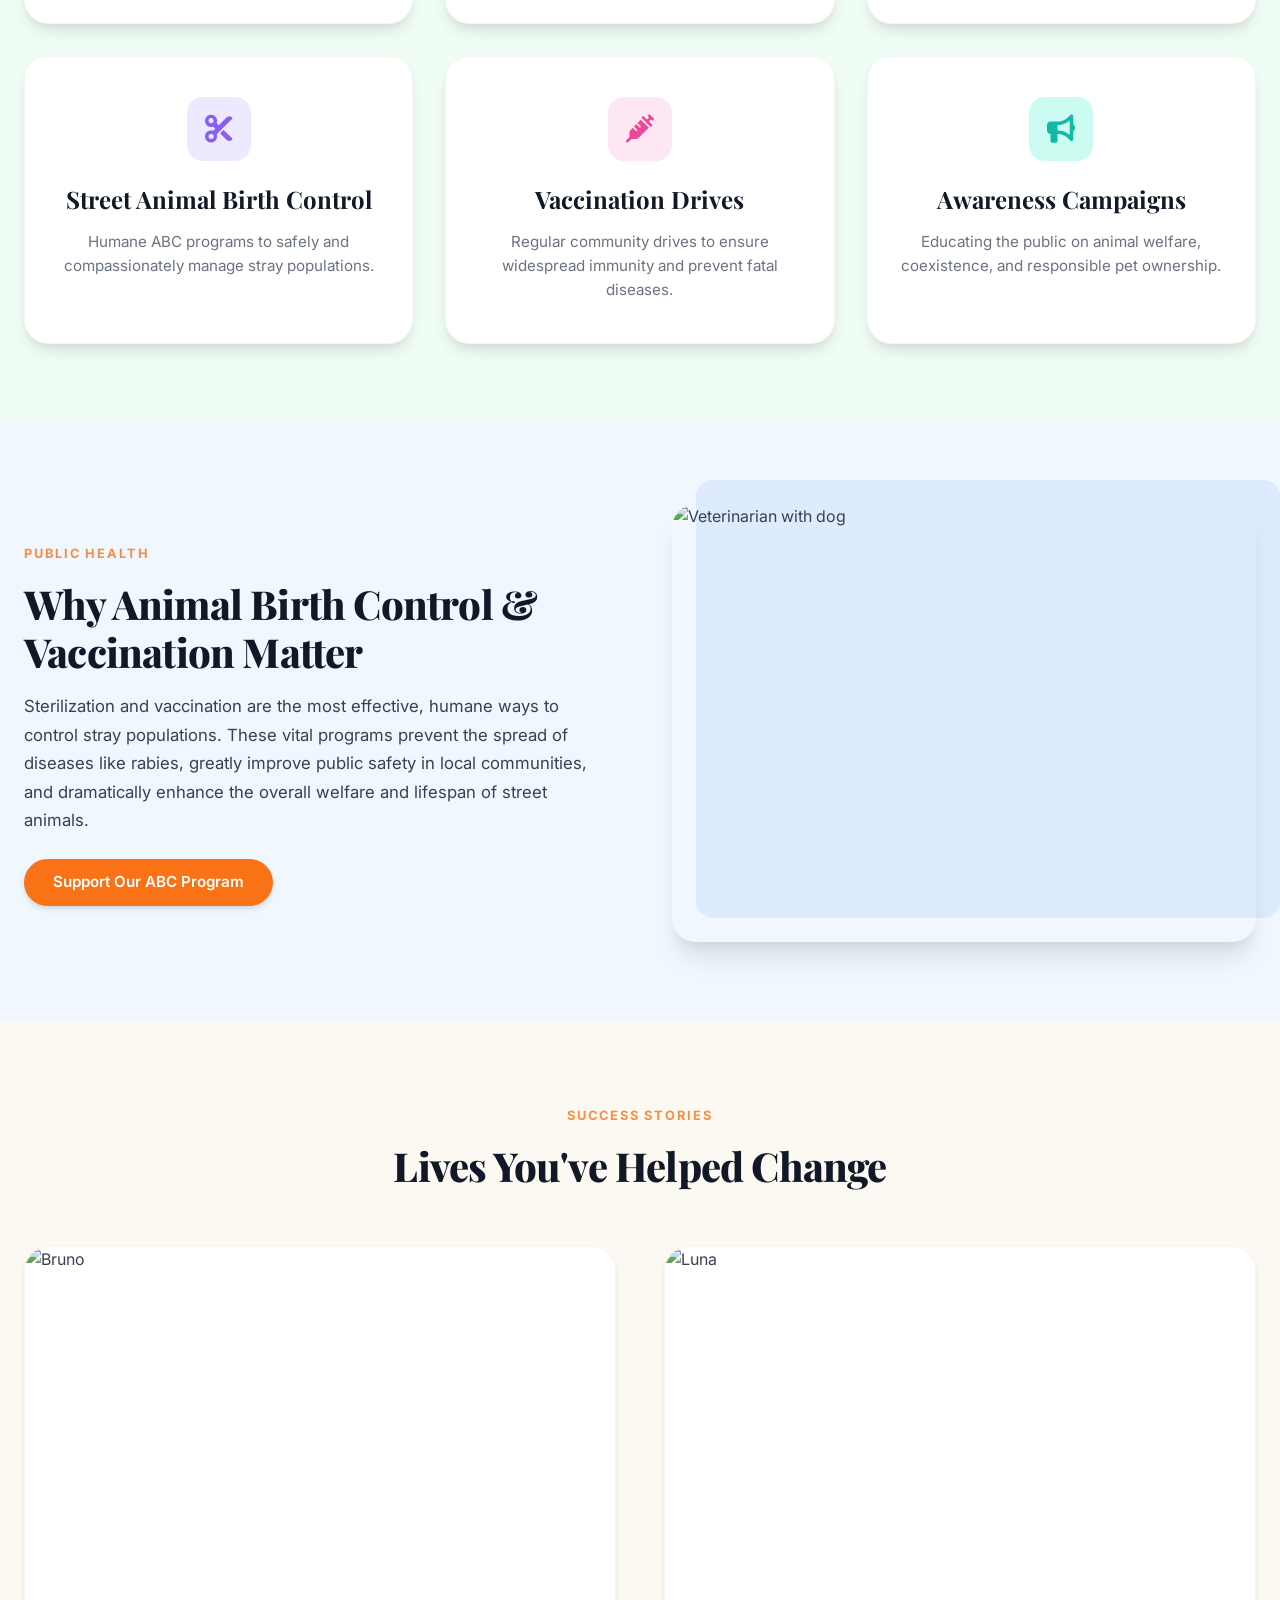
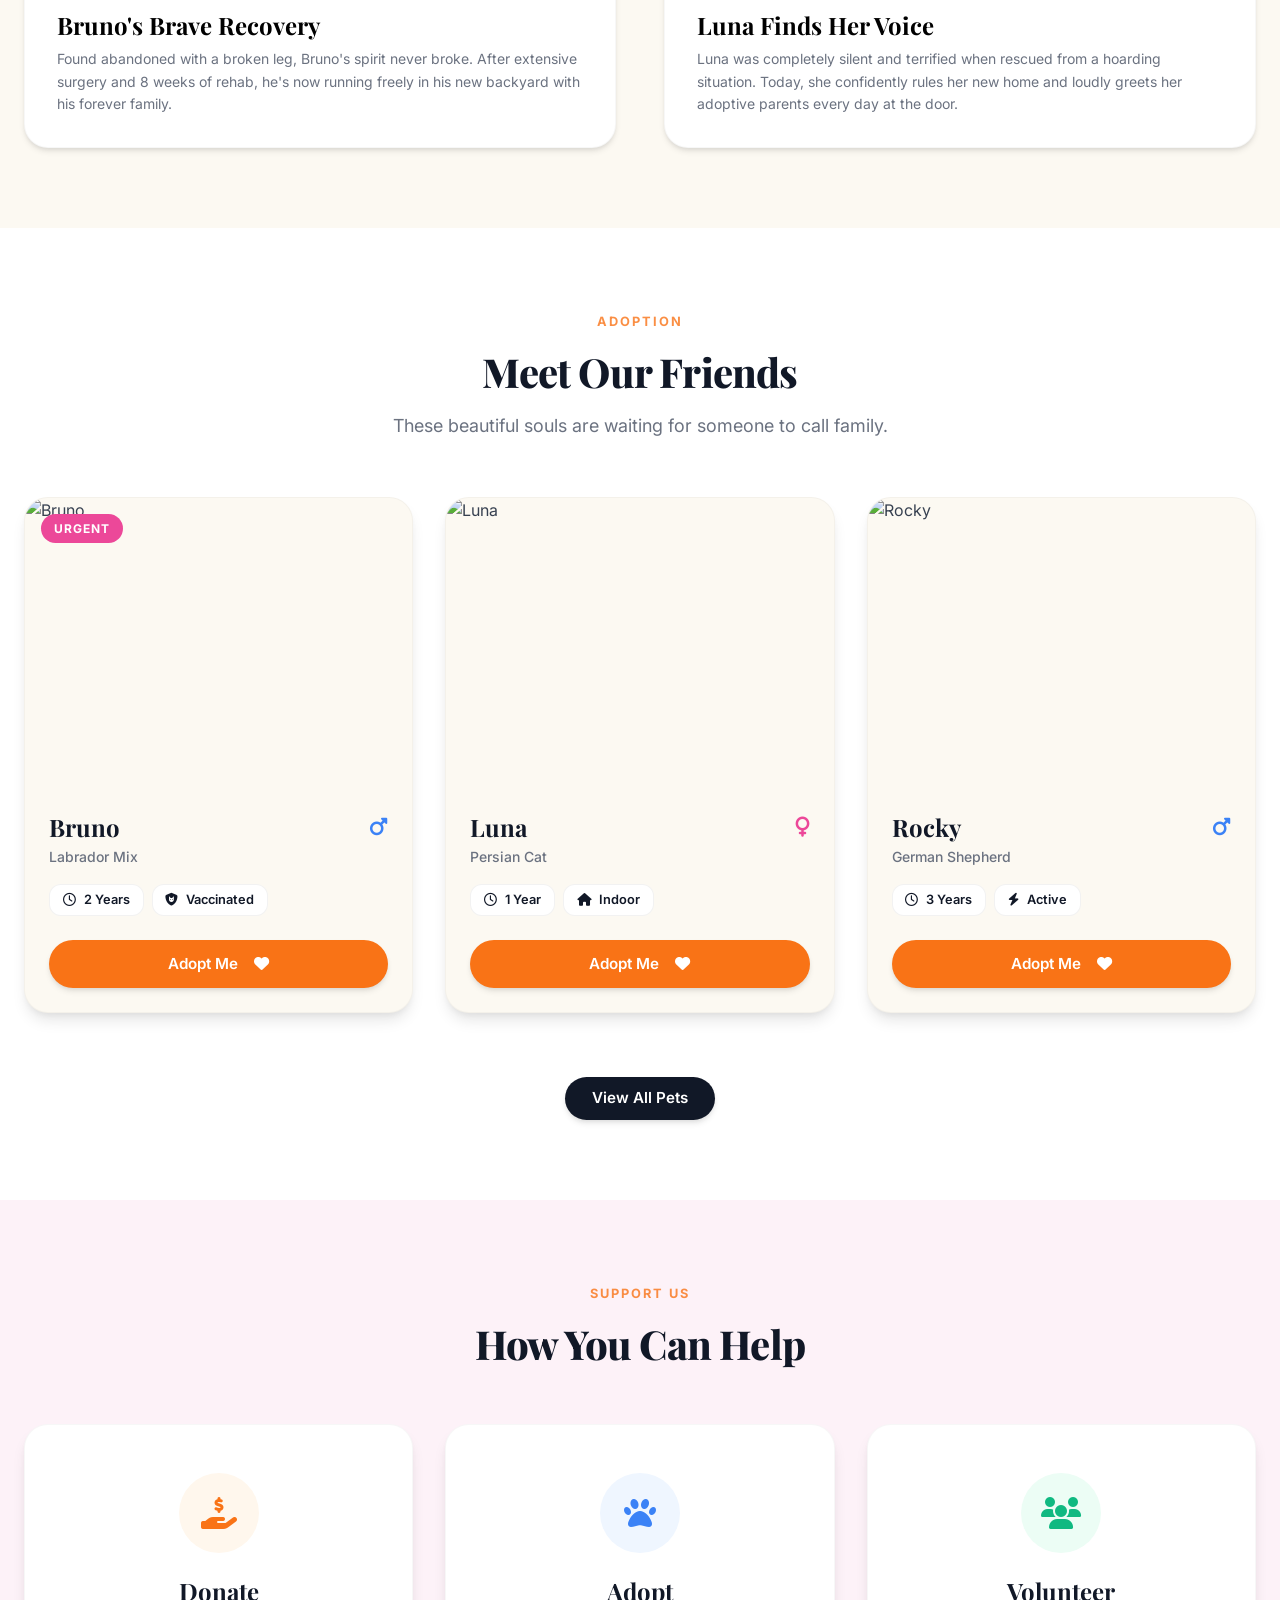
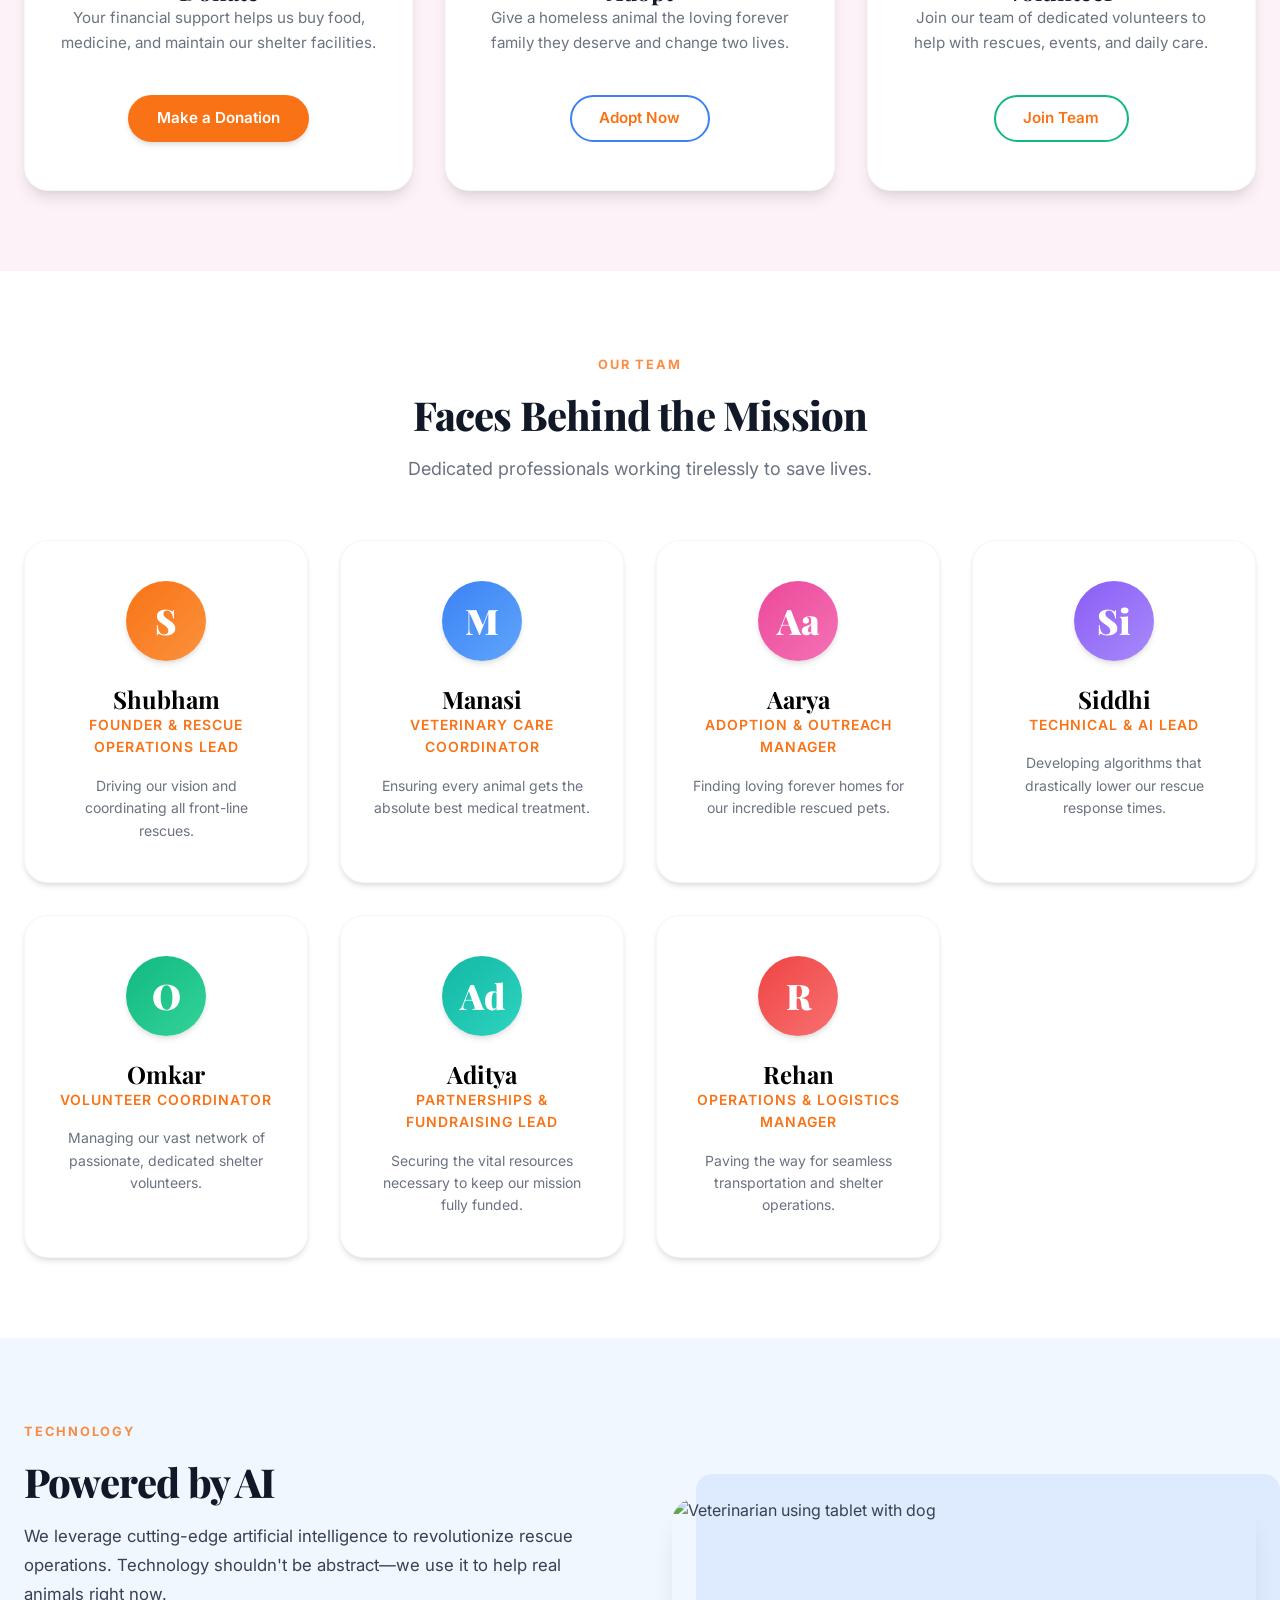
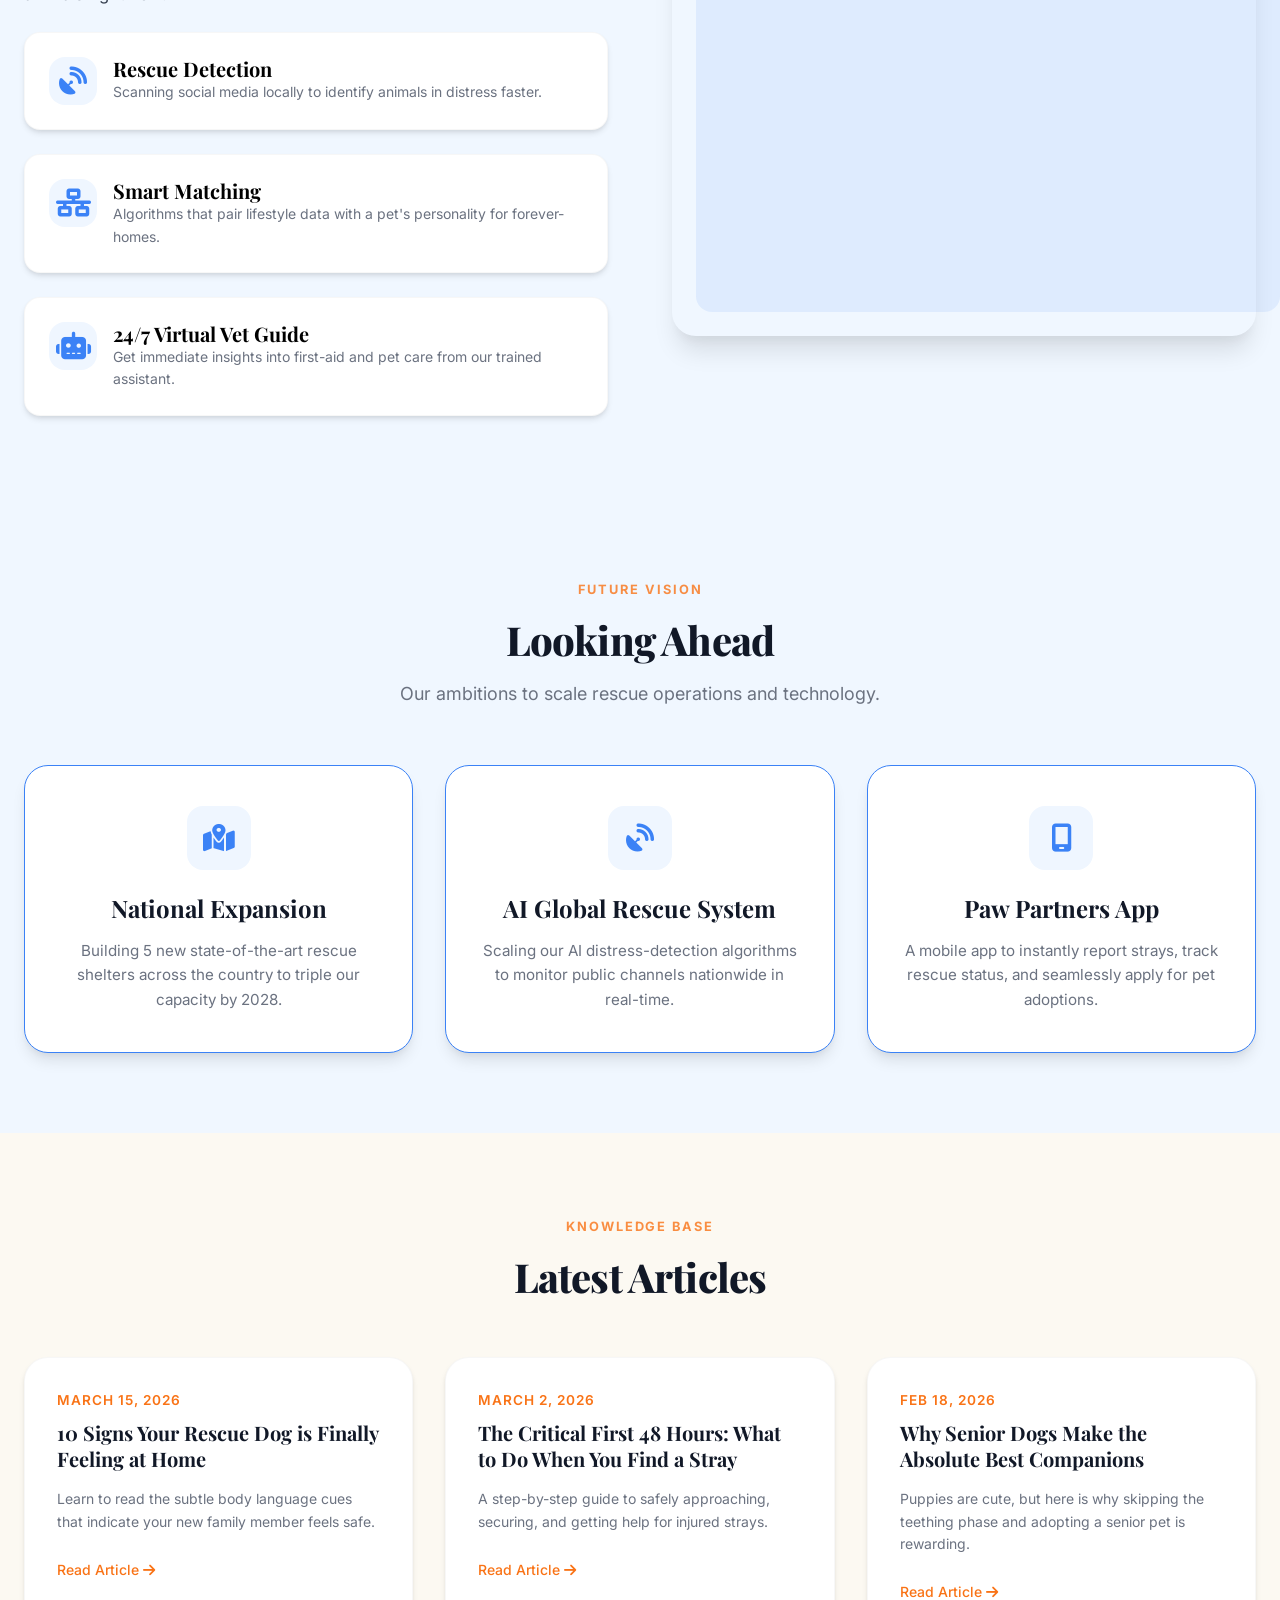
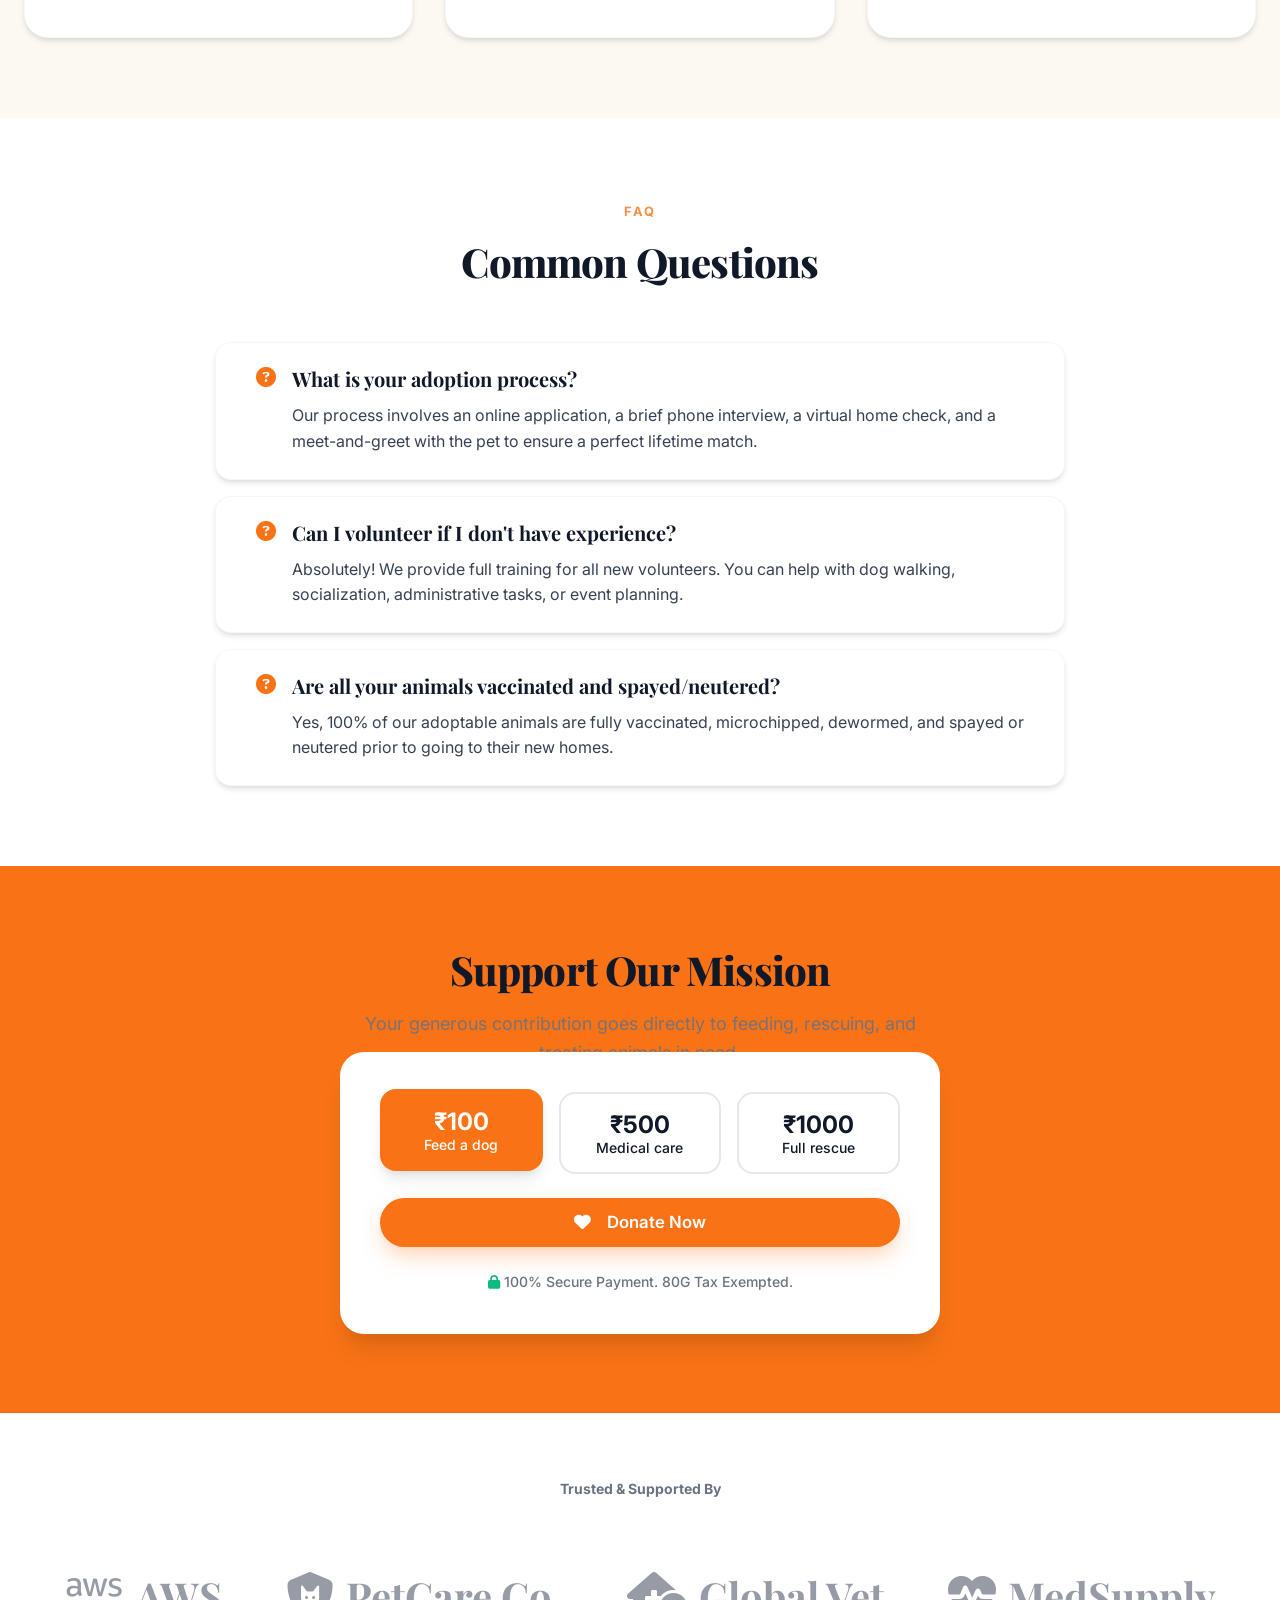
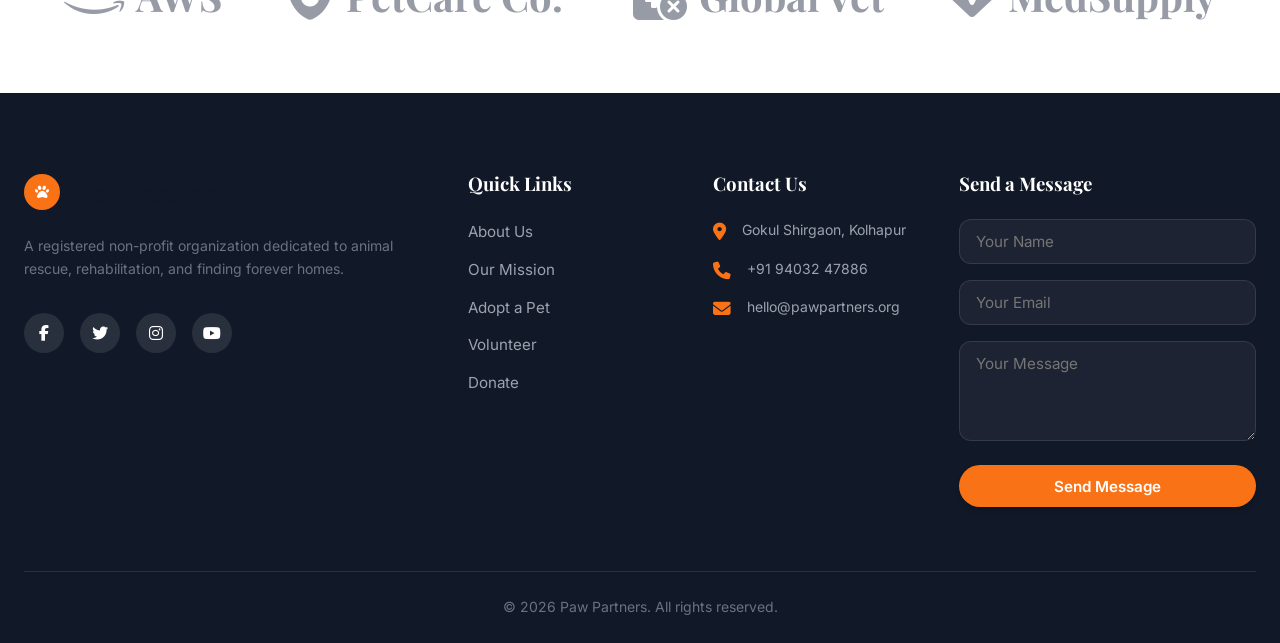
==== commit a9c75d3f: "Add files via upload" ====
--- a/index.html
+++ b/index.html
@@ -55,15 +55,11 @@
                 </div>
 
                 <h1 class="hero-title">
-                    Saving Lives,<br>
-                    <span class="hero-italic">One Paw</span> at a<br>
-                    Time
+                    Every day, thousands of animals <span class="hero-italic">suffer silently</span>.
                 </h1>
 
                 <p class="hero-desc">
-                    We rescue, rehabilitate and rehome animals in need.<br>
-                    Every stray deserves a loving home and a second chance<br>
-                    at happiness.
+                    We rescue, heal, and give them a second chance.
                 </p>
 
                 <div class="hero-buttons">
@@ -92,16 +88,19 @@
 
             <div class="stats-grid">
                 <div class="stat-card">
-                    <h3 class="stat-number">500+</h3>
+                    <div class="text-primary text-4xl mb-2"><i class="fa-solid fa-truck-medical"></i></div>
+                    <h3 class="stat-number">1200+</h3>
                     <p class="stat-text">Animals Rescued</p>
                 </div>
                 <div class="stat-card">
-                    <h3 class="stat-number">200+</h3>
+                    <div class="text-primary text-4xl mb-2"><i class="fa-solid fa-heart-pulse"></i></div>
+                    <h3 class="stat-number">900+</h3>
+                    <p class="stat-text">Animals Treated</p>
+                </div>
+                <div class="stat-card">
+                    <div class="text-primary text-4xl mb-2"><i class="fa-solid fa-house-chimney-window"></i></div>
+                    <h3 class="stat-number">650+</h3>
                     <p class="stat-text">Homes Found</p>
-                </div>
-                <div class="stat-card">
-                    <h3 class="stat-number">50+</h3>
-                    <p class="stat-text">Active Volunteers</p>
                 </div>
             </div>
         </div>
@@ -121,12 +120,10 @@
                     <div class="section-badge opacity-80">ABOUT US</div>
                     <h2 class="section-title">A Real Story: Bruno's Journey</h2>
                     <p class="section-desc">
-                        Bruno was found wandering near a garbage dump, malnourished and scared. His left leg was
-                        injured, and he had lost all hope in humanity.
+                        When we found Bruno shivering near a busy highway, he was severely malnourished, battling a broken leg, and utterly terrified of human touch.
                     </p>
                     <p class="section-desc">
-                        After 8 weeks of intensive medical care, nutritious food, and endless love from our volunteers,
-                        Bruno started wagging his tail again. Today, he's the happiest dog in his forever home.
+                        But love heals. After 8 weeks of emergency surgeries, late-night bottle feedings, and endless patience, the light returned to his eyes. Today, Bruno is not just a survivor—he’s a beloved family member who never stops wagging his tail.
                     </p>
 
                     <div class="quote-box">
@@ -140,40 +137,122 @@
         </div>
     </section>
 
+    <!-- Transparency Section -->
+    <section id="transparency" class="section bg-soft-orange">
+        <div class="container container-split">
+            <div class="text-left">
+                <div class="section-badge opacity-80 text-primary">TRANSPARENCY</div>
+                <h2 class="section-title">Where Your Money Goes</h2>
+                <p class="section-desc">We believe in complete financial transparency. 100% of public donations go directly to animal care and rescue operations.</p>
+                <a href="#donate" class="btn btn-outline mt-3">View Financial Report <i class="fa-solid fa-arrow-right ml-1"></i></a>
+            </div>
+            
+            <div class="bg-white" style="padding: 2.5rem; border-radius: var(--radius-xl); box-shadow: var(--shadow-md);">
+                <div class="transparency-item">
+                    <div class="transparency-header"><span>Medical Care & Surgeries</span> <span class="text-primary">45%</span></div>
+                    <div class="progress-bar-bg"><div class="progress-bar-fill bg-primary" style="width: 45%;"></div></div>
+                </div>
+                <div class="transparency-item">
+                    <div class="transparency-header"><span>Food & Nutrition</span> <span class="text-blue">30%</span></div>
+                    <div class="progress-bar-bg"><div class="progress-bar-fill bg-blue" style="width: 30%; background: var(--accent-blue);"></div></div>
+                </div>
+                <div class="transparency-item">
+                    <div class="transparency-header"><span>Rescue Operations</span> <span class="text-green">15%</span></div>
+                    <div class="progress-bar-bg"><div class="progress-bar-fill bg-green" style="width: 15%; background: var(--accent-green);"></div></div>
+                </div>
+                <div class="transparency-item m-0">
+                    <div class="transparency-header"><span>Awareness & Rehab</span> <span style="color: var(--accent-pink);">10%</span></div>
+                    <div class="progress-bar-bg"><div class="progress-bar-fill" style="width: 10%; background: var(--accent-pink);"></div></div>
+                </div>
+            </div>
+        </div>
+    </section>
+
     <!-- Our Work / Mission -->
     <section id="work" class="section bg-soft-green">
         <div class="container">
             <div class="section-header text-center">
-                <div class="section-badge mx-auto opacity-80">OUR MISSION</div>
-                <h2 class="section-title">Our Core Mission</h2>
+                <div class="section-badge mx-auto opacity-80">OUR OBJECTIVES</div>
+                <h2 class="section-title">What We Do</h2>
             </div>
 
             <div class="cards-grid-3">
                 <div class="feature-card shadow-card bg-white">
-                    <div class="icon-box icon-orange">
-                        <i class="fa-solid fa-life-ring"></i>
-                    </div>
-                    <h3>Rescue & Rehab</h3>
-                    <p>Our rapid response team rescues animals from dangerous street conditions, providing immediate
-                        safety and care.</p>
-                </div>
-
+                    <div class="icon-box icon-orange"><i class="fa-solid fa-truck-medical"></i></div>
+                    <h3>Emergency Animal Rescue</h3>
+                    <p>Rapid response teams saving animals from dangerous and life-threatening conditions.</p>
+                </div>
                 <div class="feature-card shadow-card bg-white">
-                    <div class="icon-box icon-blue">
-                        <i class="fa-solid fa-stethoscope"></i>
-                    </div>
-                    <h3>Medical Care</h3>
-                    <p>Comprehensive veterinary care, vaccinations, and life-saving surgeries for critically injured
-                        animals.</p>
-                </div>
-
+                    <div class="icon-box icon-blue"><i class="fa-solid fa-stethoscope"></i></div>
+                    <h3>Medical Treatment & Rehab</h3>
+                    <p>Comprehensive veterinary care, surgeries, and dedicated physical rehabilitation.</p>
+                </div>
                 <div class="feature-card shadow-card bg-white">
-                    <div class="icon-box icon-green">
-                        <i class="fa-solid fa-house"></i>
-                    </div>
-                    <h3>Forever Homes</h3>
-                    <p>Rigorous matching process to ensure our rescued friends find their perfect, loving forever
-                        families.</p>
+                    <div class="icon-box icon-green"><i class="fa-solid fa-house-chimney-window"></i></div>
+                    <h3>Adoption & Rehoming</h3>
+                    <p>Rigorous matching to ensure rescued friends find their perfect forever families.</p>
+                </div>
+                <div class="feature-card shadow-card bg-white">
+                    <div class="icon-box" style="color: #8b5cf6; background: #ede9fe;"><i class="fa-solid fa-scissors"></i></div>
+                    <h3>Street Animal Birth Control</h3>
+                    <p>Humane ABC programs to safely and compassionately manage stray populations.</p>
+                </div>
+                <div class="feature-card shadow-card bg-white">
+                    <div class="icon-box" style="color: #ec4899; background: #fce7f3;"><i class="fa-solid fa-syringe"></i></div>
+                    <h3>Vaccination Drives</h3>
+                    <p>Regular community drives to ensure widespread immunity and prevent fatal diseases.</p>
+                </div>
+                <div class="feature-card shadow-card bg-white">
+                    <div class="icon-box" style="color: #14b8a6; background: #ccfbf1;"><i class="fa-solid fa-bullhorn"></i></div>
+                    <h3>Awareness Campaigns</h3>
+                    <p>Educating the public on animal welfare, coexistence, and responsible pet ownership.</p>
+                </div>
+            </div>
+        </div>
+    </section>
+
+    <!-- ABC & Vaccination Importance -->
+    <section id="abc-program" class="section bg-soft-blue pb-section">
+        <div class="container container-split">
+            <div class="text-left">
+                <div class="section-badge opacity-80 text-blue">PUBLIC HEALTH</div>
+                <h2 class="section-title">Why Animal Birth Control & Vaccination Matter</h2>
+                <p class="section-desc mb-4">Sterilization and vaccination are the most effective, humane ways to control stray populations. These vital programs prevent the spread of diseases like rabies, greatly improve public safety in local communities, and dramatically enhance the overall welfare and lifespan of street animals.</p>
+                <a href="#donate" class="btn btn-primary shadow-md">Support Our ABC Program</a>
+            </div>
+            <div class="ai-image-wrap">
+                <img src="https://images.unsplash.com/photo-1628042571253-f7267ea688ae?auto=format&fit=crop&q=80&w=800" alt="Veterinarian with dog">
+                <div class="ai-accent"></div>
+            </div>
+        </div>
+    </section>
+
+    <!-- Success Stories Section -->
+    <section id="stories" class="section bg-light">
+        <div class="container">
+            <div class="section-header text-center">
+                <div class="section-badge mx-auto opacity-80">SUCCESS STORIES</div>
+                <h2 class="section-title">Lives You've Helped Change</h2>
+            </div>
+            
+            <div style="display: grid; grid-template-columns: repeat(auto-fit, minmax(350px, 1fr)); gap: 3rem;">
+                <div class="story-card">
+                    <div class="story-img-container">
+                        <img src="https://images.unsplash.com/photo-1543466835-00a7907e9de1?auto=format&fit=crop&q=80&w=800" alt="Bruno">
+                    </div>
+                    <div class="story-content">
+                        <h3 class="font-playfair text-2xl mb-2 text-black">Bruno's Brave Recovery</h3>
+                        <p class="text-gray text-sm m-0">Found abandoned with a broken leg, Bruno's spirit never broke. After extensive surgery and 8 weeks of rehab, he's now running freely in his new backyard with his forever family.</p>
+                    </div>
+                </div>
+                <div class="story-card">
+                    <div class="story-img-container">
+                        <img src="https://images.unsplash.com/photo-1514888286974-6c03e2ca1dba?auto=format&fit=crop&q=80&w=800" alt="Luna">
+                    </div>
+                    <div class="story-content">
+                        <h3 class="font-playfair text-2xl mb-2 text-black">Luna Finds Her Voice</h3>
+                        <p class="text-gray text-sm m-0">Luna was completely silent and terrified when rescued from a hoarding situation. Today, she confidently rules her new home and loudly greets her adoptive parents every day at the door.</p>
+                    </div>
                 </div>
             </div>
         </div>
@@ -205,7 +284,7 @@
                             <span class="trait bg-white"><i class="fa-regular fa-clock"></i> 2 Years</span>
                             <span class="trait bg-white"><i class="fa-solid fa-shield-cat"></i> Vaccinated</span>
                         </div>
-                        <a href="#contact" class="btn btn-outline btn-block">Meet Bruno</a>
+                        <a href="#contact" class="btn btn-primary btn-block shadow-md">Adopt Me <i class="fa-solid fa-heart ml-2"></i></a>
                     </div>
                 </div>
 
@@ -224,7 +303,7 @@
                             <span class="trait bg-white"><i class="fa-regular fa-clock"></i> 1 Year</span>
                             <span class="trait bg-white"><i class="fa-solid fa-house"></i> Indoor</span>
                         </div>
-                        <a href="#contact" class="btn btn-outline btn-block">Meet Luna</a>
+                        <a href="#contact" class="btn btn-primary btn-block shadow-md">Adopt Me <i class="fa-solid fa-heart ml-2"></i></a>
                     </div>
                 </div>
 
@@ -243,7 +322,7 @@
                             <span class="trait bg-white"><i class="fa-regular fa-clock"></i> 3 Years</span>
                             <span class="trait bg-white"><i class="fa-solid fa-bolt"></i> Active</span>
                         </div>
-                        <a href="#contact" class="btn btn-outline btn-block">Meet Rocky</a>
+                        <a href="#contact" class="btn btn-primary btn-block shadow-md">Adopt Me <i class="fa-solid fa-heart ml-2"></i></a>
                     </div>
                 </div>
             </div>
@@ -288,6 +367,62 @@
                     <h3 class="font-playfair text-2xl font-bold">Volunteer</h3>
                     <p>Join our team of dedicated volunteers to help with rescues, events, and daily care.</p>
                     <a href="#contact" class="btn btn-outline mt-3 text-green border-green">Join Team</a>
+                </div>
+            </div>
+        </div>
+    </section>
+
+    <!-- Team Section -->
+    <section id="team" class="section bg-white">
+        <div class="container">
+            <div class="section-header text-center">
+                <div class="section-badge mx-auto opacity-80">OUR TEAM</div>
+                <h2 class="section-title">Faces Behind the Mission</h2>
+                <p class="section-subtitle">Dedicated professionals working tirelessly to save lives.</p>
+            </div>
+            
+            <div style="display: grid; grid-template-columns: repeat(auto-fit, minmax(280px, 1fr)); gap: 2rem;">
+                <div class="team-card">
+                    <div class="team-initials avatar-1">S</div>
+                    <h3 class="font-playfair text-2xl text-black mb-1">Shubham</h3>
+                    <p class="team-role">Founder & Rescue Operations Lead</p>
+                    <p class="text-sm text-gray mb-0">Driving our vision and coordinating all front-line rescues.</p>
+                </div>
+                <div class="team-card">
+                    <div class="team-initials avatar-2">M</div>
+                    <h3 class="font-playfair text-2xl text-black mb-1">Manasi</h3>
+                    <p class="team-role">Veterinary Care Coordinator</p>
+                    <p class="text-sm text-gray mb-0">Ensuring every animal gets the absolute best medical treatment.</p>
+                </div>
+                <div class="team-card">
+                    <div class="team-initials avatar-3">Aa</div>
+                    <h3 class="font-playfair text-2xl text-black mb-1">Aarya</h3>
+                    <p class="team-role">Adoption & Outreach Manager</p>
+                    <p class="text-sm text-gray mb-0">Finding loving forever homes for our incredible rescued pets.</p>
+                </div>
+                <div class="team-card">
+                    <div class="team-initials avatar-4">Si</div>
+                    <h3 class="font-playfair text-2xl text-black mb-1">Siddhi</h3>
+                    <p class="team-role">Technical & AI Lead</p>
+                    <p class="text-sm text-gray mb-0">Developing algorithms that drastically lower our rescue response times.</p>
+                </div>
+                <div class="team-card">
+                    <div class="team-initials avatar-5">O</div>
+                    <h3 class="font-playfair text-2xl text-black mb-1">Omkar</h3>
+                    <p class="team-role">Volunteer Coordinator</p>
+                    <p class="text-sm text-gray mb-0">Managing our vast network of passionate, dedicated shelter volunteers.</p>
+                </div>
+                <div class="team-card">
+                    <div class="team-initials avatar-6">Ad</div>
+                    <h3 class="font-playfair text-2xl text-black mb-1">Aditya</h3>
+                    <p class="team-role">Partnerships & Fundraising Lead</p>
+                    <p class="text-sm text-gray mb-0">Securing the vital resources necessary to keep our mission fully funded.</p>
+                </div>
+                <div class="team-card">
+                    <div class="team-initials avatar-7">R</div>
+                    <h3 class="font-playfair text-2xl text-black mb-1">Rehan</h3>
+                    <p class="team-role">Operations & Logistics Manager</p>
+                    <p class="text-sm text-gray mb-0">Paving the way for seamless transportation and shelter operations.</p>
                 </div>
             </div>
         </div>
@@ -346,6 +481,91 @@
         </div>
     </section>
 
+    <!-- Future Vision Section -->
+    <section id="vision" class="section bg-soft-blue pb-section">
+        <div class="container">
+            <div class="section-header text-center">
+                <div class="section-badge mx-auto opacity-80 text-blue">FUTURE VISION</div>
+                <h2 class="section-title">Looking Ahead</h2>
+                <p class="section-subtitle">Our ambitions to scale rescue operations and technology.</p>
+            </div>
+            
+            <div class="cards-grid-3">
+                <div class="feature-card shadow-card bg-white border-blue">
+                    <div class="icon-box icon-blue"><i class="fa-solid fa-map-location-dot"></i></div>
+                    <h3>National Expansion</h3>
+                    <p>Building 5 new state-of-the-art rescue shelters across the country to triple our capacity by 2028.</p>
+                </div>
+                <div class="feature-card shadow-card bg-white border-blue">
+                    <div class="icon-box icon-blue"><i class="fa-solid fa-satellite-dish"></i></div>
+                    <h3>AI Global Rescue System</h3>
+                    <p>Scaling our AI distress-detection algorithms to monitor public channels nationwide in real-time.</p>
+                </div>
+                <div class="feature-card shadow-card bg-white border-blue">
+                    <div class="icon-box icon-blue"><i class="fa-solid fa-mobile-screen"></i></div>
+                    <h3>Paw Partners App</h3>
+                    <p>A mobile app to instantly report strays, track rescue status, and seamlessly apply for pet adoptions.</p>
+                </div>
+            </div>
+        </div>
+    </section>
+
+    <!-- Blog & Awareness Section -->
+    <section id="blog" class="section bg-light">
+        <div class="container">
+            <div class="section-header text-center">
+                <div class="section-badge mx-auto opacity-80 text-orange">KNOWLEDGE BASE</div>
+                <h2 class="section-title">Latest Articles</h2>
+            </div>
+            
+            <div class="cards-grid-3">
+                <div class="blog-card">
+                    <span class="blog-date">March 15, 2026</span>
+                    <h3 class="blog-title">10 Signs Your Rescue Dog is Finally Feeling at Home</h3>
+                    <p class="text-sm text-gray mb-4">Learn to read the subtle body language cues that indicate your new family member feels safe.</p>
+                    <a href="#" class="text-primary font-medium text-sm">Read Article <i class="fa-solid fa-arrow-right ml-1"></i></a>
+                </div>
+                <div class="blog-card">
+                    <span class="blog-date">March 2, 2026</span>
+                    <h3 class="blog-title">The Critical First 48 Hours: What to Do When You Find a Stray</h3>
+                    <p class="text-sm text-gray mb-4">A step-by-step guide to safely approaching, securing, and getting help for injured strays.</p>
+                    <a href="#" class="text-primary font-medium text-sm">Read Article <i class="fa-solid fa-arrow-right ml-1"></i></a>
+                </div>
+                <div class="blog-card">
+                    <span class="blog-date">Feb 18, 2026</span>
+                    <h3 class="blog-title">Why Senior Dogs Make the Absolute Best Companions</h3>
+                    <p class="text-sm text-gray mb-4">Puppies are cute, but here is why skipping the teething phase and adopting a senior pet is rewarding.</p>
+                    <a href="#" class="text-primary font-medium text-sm">Read Article <i class="fa-solid fa-arrow-right ml-1"></i></a>
+                </div>
+            </div>
+        </div>
+    </section>
+
+    <!-- FAQ Section -->
+    <section id="faq" class="section bg-white">
+        <div class="container">
+            <div class="section-header text-center">
+                <div class="section-badge mx-auto opacity-80">FAQ</div>
+                <h2 class="section-title">Common Questions</h2>
+            </div>
+            
+            <div class="faq-list">
+                <div class="faq-item">
+                    <h3 class="faq-question"><i class="fa-solid fa-circle-question text-primary"></i> What is your adoption process?</h3>
+                    <p class="faq-answer">Our process involves an online application, a brief phone interview, a virtual home check, and a meet-and-greet with the pet to ensure a perfect lifetime match.</p>
+                </div>
+                <div class="faq-item">
+                    <h3 class="faq-question"><i class="fa-solid fa-circle-question text-primary"></i> Can I volunteer if I don't have experience?</h3>
+                    <p class="faq-answer">Absolutely! We provide full training for all new volunteers. You can help with dog walking, socialization, administrative tasks, or event planning.</p>
+                </div>
+                <div class="faq-item">
+                    <h3 class="faq-question"><i class="fa-solid fa-circle-question text-primary"></i> Are all your animals vaccinated and spayed/neutered?</h3>
+                    <p class="faq-answer">Yes, 100% of our adoptable animals are fully vaccinated, microchipped, dewormed, and spayed or neutered prior to going to their new homes.</p>
+                </div>
+            </div>
+        </div>
+    </section>
+
     <!-- Donate Section -->
     <section id="donate" class="section bg-primary text-white text-center donate-section">
         <div class="container">
@@ -355,11 +575,19 @@
             </p>
 
             <div class="donate-box shadow-xl bg-white mx-auto">
-                <div class="donate-buttons">
-                    <button class="donate-btn active">₹100</button>
-                    <button class="donate-btn">₹500</button>
-                    <button class="donate-btn">₹1000</button>
-                    <button class="donate-btn">Other</button>
+                <div class="donate-options">
+                    <button class="donate-btn-custom active">
+                        <span class="font-bold text-2xl block mb-1">₹100</span>
+                        <span class="text-sm font-medium">Feed a dog</span>
+                    </button>
+                    <button class="donate-btn-custom">
+                        <span class="font-bold text-2xl block mb-1">₹500</span>
+                        <span class="text-sm font-medium">Medical care</span>
+                    </button>
+                    <button class="donate-btn-custom">
+                        <span class="font-bold text-2xl block mb-1">₹1000</span>
+                        <span class="text-sm font-medium">Full rescue</span>
+                    </button>
                 </div>
                 <button class="btn btn-primary btn-block btn-large mt-4 shadow-orange text-lg">
                     <i class="fa-solid fa-heart mr-2"></i> Donate Now
@@ -367,6 +595,19 @@
                 <p class="donate-footer mt-4 text-sm text-gray text-center font-medium">
                     <i class="fa-solid fa-lock text-green"></i> 100% Secure Payment. 80G Tax Exempted.
                 </p>
+            </div>
+        </div>
+    </section>
+
+    <!-- Partners Section -->
+    <section id="partners" class="section bg-white" style="padding: 4rem 0 2rem; border-top: 1px solid rgba(0,0,0,0.05);">
+        <div class="container">
+            <p class="text-center font-inter text-gray mb-6 text-sm uppercase tracking-wider font-bold">Trusted & Supported By</p>
+            <div class="partners-grid">
+                <div class="partner-logo"><i class="fa-brands fa-aws"></i> AWS</div>
+                <div class="partner-logo"><i class="fa-solid fa-shield-cat"></i> PetCare Co.</div>
+                <div class="partner-logo"><i class="fa-solid fa-house-medical-circle-xmark"></i> Global Vet</div>
+                <div class="partner-logo"><i class="fa-solid fa-heart-pulse"></i> MedSupply</div>
             </div>
         </div>
     </section>
@@ -441,6 +682,24 @@
         </div>
     </footer>
 
+    <script>
+        document.addEventListener("DOMContentLoaded", () => {
+            /* Set up Intersection Observer for smooth flux-style fade-in tracking */
+            const observer = new IntersectionObserver((entries) => {
+                entries.forEach(entry => {
+                    if (entry.isIntersecting) {
+                        entry.target.classList.add('is-visible');
+                    }
+                });
+            }, { threshold: 0.1 });
+            
+            /* Give all sections the initial opacity/transform CSS hook, then observe them */
+            document.querySelectorAll('.section').forEach(section => {
+                section.classList.add('fade-in-section');
+                observer.observe(section);
+            });
+        });
+    </script>
 </body>
 
 </html>
--- a/style.css
+++ b/style.css
@@ -132,11 +132,26 @@
     cursor: pointer; transition: var(--transition); white-space: nowrap;
     font-family: 'Inter', sans-serif;
 }
-.btn:hover { transform: translateY(-2px); }
-.btn:active { transform: translateY(0); }
+.btn:hover { transform: scale(1.05) translateY(-2px); }
+.btn:active { transform: scale(0.98) translateY(0); }
 
 .btn-primary { background-color: var(--primary); color: var(--white); box-shadow: var(--shadow-md); }
 .btn-primary:hover { background-color: var(--primary-hover); box-shadow: var(--shadow-lg); color: var(--white); }
+
+/* Scroll Animations */
+html { scroll-behavior: smooth; }
+.fade-in-section { opacity: 0; transform: translateY(30px); transition: opacity 0.8s cubic-bezier(0.4, 0, 0.2, 1), transform 0.8s cubic-bezier(0.4, 0, 0.2, 1); will-change: opacity, transform; }
+.fade-in-section.is-visible { opacity: 1; transform: translateY(0); }
+
+/* Team Initials */
+.team-initials { margin: 0 auto 1.5rem; width: 80px; height: 80px; border-radius: 50%; display: flex; align-items: center; justify-content: center; font-size: 2.2rem; font-family: 'Playfair Display', serif; font-weight: 900; box-shadow: var(--shadow-md); color: var(--white); }
+.avatar-1 { background: linear-gradient(135deg, #f97316, #fb923c); }
+.avatar-2 { background: linear-gradient(135deg, #3b82f6, #60a5fa); }
+.avatar-3 { background: linear-gradient(135deg, #ec4899, #f472b6); }
+.avatar-4 { background: linear-gradient(135deg, #8b5cf6, #a78bfa); }
+.avatar-5 { background: linear-gradient(135deg, #10b981, #34d399); }
+.avatar-6 { background: linear-gradient(135deg, #14b8a6, #2dd4bf); }
+.avatar-7 { background: linear-gradient(135deg, #ef4444, #f87171); }
 
 .btn-white { background-color: var(--white); color: var(--secondary); box-shadow: var(--shadow-md); }
 .btn-white:hover { background-color: #f9fafb; color: var(--primary); }
@@ -175,7 +190,7 @@
 }
 .hero-overlay {
     position: absolute; inset: 0; z-index: 2;
-    background: linear-gradient(to right, rgba(255,251,245,1) 0%, rgba(255,251,245,0.85) 40%, rgba(255,251,245,0.4) 60%, rgba(255,251,245,0.1) 100%);
+    background: linear-gradient(to right, rgba(17,24,39,0.95) 0%, rgba(17,24,39,0.7) 50%, rgba(17,24,39,0.2) 100%);
 }
 
 .hero-container { position: relative; z-index: 50; display: flex; flex-direction: column; justify-content: center; height: 100%; pointer-events: none; }
@@ -187,13 +202,13 @@
     font-weight: 600; font-size: 0.85rem; margin-bottom: 1.5rem; font-family: 'Inter', sans-serif;
 }
 
-.hero-title { font-size: clamp(3.5rem, 6vw, 5.5rem); letter-spacing: -0.03em; margin-bottom: 1.5rem; font-weight: 900; line-height: 1.1; color: var(--secondary); }
+.hero-title { font-size: clamp(3.5rem, 6vw, 5.5rem); letter-spacing: -0.03em; margin-bottom: 1.5rem; font-weight: 900; line-height: 1.1; color: var(--white); text-shadow: 0 4px 12px rgba(0,0,0,0.3); }
 .hero-italic {
     font-family: 'Playfair Display', serif; font-style: italic;
     color: var(--primary); font-weight: 700;
 }
 
-.hero-desc { font-size: 1.125rem; color: var(--text-main); margin-bottom: 2.5rem; max-width: 550px; font-family: 'Inter', sans-serif; font-weight: 400; line-height: 1.6; }
+.hero-desc { font-size: 1.125rem; color: rgba(255, 255, 255, 0.9); margin-bottom: 2.5rem; max-width: 550px; font-family: 'Inter', sans-serif; font-weight: 400; line-height: 1.6; }
 .hero-buttons { display: flex; gap: 1rem; flex-wrap: wrap; }
 
 .scroll-indicator { position: absolute; bottom: 2rem; left: 50%; transform: translateX(-50%); z-index: 10; }
@@ -321,15 +336,15 @@
 .ai-accent { position: absolute; border-radius: 1rem; z-index: 0; top: -1.5rem; right: -1.5rem; bottom: 1.5rem; left: 1.5rem; background-color: var(--accent-blue); opacity: 0.1; }
 
 /* Donate Widget */
-.donate-box { max-width: 500px; padding: 2.5rem; border-radius: var(--radius-xl); color: var(--secondary); position: relative; z-index: 10; margin-top: -1rem; }
-.donate-buttons { display: grid; grid-template-columns: repeat(4, 1fr); gap: 0.5rem; }
-.donate-btn {
-    background: transparent; border: 2px solid #e5e7eb; color: var(--secondary); padding: 0.75rem 0;
-    border-radius: var(--radius-md); font-weight: 600; cursor: pointer; transition: var(--transition);
-    font-family: 'Inter', sans-serif; font-size: 1rem;
-}
-.donate-btn:hover { border-color: var(--primary); color: var(--primary); background-color: var(--bg-orange-light); }
-.donate-btn.active { background-color: var(--primary); border-color: var(--primary); color: white; }
+.donate-box { max-width: 600px; padding: 2.5rem; border-radius: var(--radius-xl); color: var(--secondary); position: relative; z-index: 10; margin-top: -1rem; }
+.donate-options { display: grid; grid-template-columns: repeat(3, 1fr); gap: 1rem; }
+.donate-btn-custom {
+    background: transparent; border: 2px solid #e5e7eb; color: var(--secondary); padding: 1rem 0;
+    border-radius: var(--radius-lg); cursor: pointer; transition: var(--transition);
+    font-family: 'Inter', sans-serif; display: flex; flex-direction: column; align-items: center; justify-content: center;
+}
+.donate-btn-custom:hover { border-color: var(--primary); transform: translateY(-3px); box-shadow: var(--shadow-md); }
+.donate-btn-custom.active { background-color: var(--primary); border-color: var(--primary); color: white; transform: translateY(-3px); box-shadow: var(--shadow-lg); }
 
 /* Footer */
 .footer { background-color: #111827; padding: 5rem 0 0; }
@@ -359,6 +374,44 @@
 .contact-form textarea { resize: vertical; min-height: 100px; }
 
 .footer-bottom { border-top: 1px solid rgba(255,255,255,0.1); padding: 1.5rem 0; text-align: center; color: var(--text-muted); font-size: 0.875rem; font-family: 'Inter', sans-serif; }
+
+/* New Sections Layouts */
+/* Team */
+.team-img-wrapper { margin: 0 auto 1.5rem; width: 140px; height: 140px; border-radius: 50%; overflow: hidden; border: 4px solid var(--white); box-shadow: var(--shadow-md); }
+.team-card { padding: 2.5rem 2rem; border-radius: var(--radius-xl); text-align: center; background: var(--white); box-shadow: var(--shadow-md); transition: var(--transition); border: 1px solid rgba(0,0,0,0.03); }
+.team-card:hover { transform: translateY(-5px); box-shadow: var(--shadow-xl); border-color: rgba(249, 115, 22, 0.2); }
+.team-role { color: var(--primary); font-family: 'Inter', sans-serif; font-weight: 600; font-size: 0.875rem; text-transform: uppercase; letter-spacing: 1px; margin-bottom: 1rem; }
+
+/* Transparency */
+.transparency-item { margin-bottom: 1.5rem; }
+.transparency-header { display: flex; justify-content: space-between; margin-bottom: 0.5rem; font-weight: 600; font-family: 'Inter', sans-serif; color: var(--secondary); }
+.progress-bar-bg { width: 100%; height: 8px; background: rgba(0,0,0,0.05); border-radius: 4px; overflow: hidden; }
+.progress-bar-fill { height: 100%; border-radius: 4px; }
+
+/* Success Stories */
+.story-card { display: flex; flex-direction: column; background: var(--white); border-radius: var(--radius-xl); overflow: hidden; box-shadow: var(--shadow-md); transition: var(--transition); border: 1px solid rgba(0,0,0,0.03); }
+.story-card:hover { transform: translateY(-5px); box-shadow: var(--shadow-xl); }
+.story-img-container { position: relative; aspect-ratio: 16/9; overflow: hidden; }
+.story-content { padding: 2rem; }
+
+/* Blog */
+.blog-card { border-radius: var(--radius-xl); overflow: hidden; padding: 2rem; box-shadow: var(--shadow-md); background: var(--white); transition: var(--transition); border: 1px solid rgba(0,0,0,0.03); }
+.blog-card:hover { transform: translateY(-5px); box-shadow: var(--shadow-xl); border-color: rgba(59, 130, 246, 0.2); }
+.blog-date { font-size: 0.85rem; font-weight: 600; color: var(--primary); margin-bottom: 0.5rem; font-family: 'Inter', sans-serif; letter-spacing: 1px; text-transform: uppercase; display: block;}
+.blog-title { font-size: 1.25rem; font-weight: 700; font-family: 'Playfair Display', serif; margin-bottom: 1rem; color: var(--secondary); line-height: 1.3; }
+
+/* Partners */
+.partners-grid { display: flex; flex-wrap: wrap; justify-content: center; gap: 4rem; align-items: center; padding: 2rem 0; opacity: 0.7; }
+.partner-logo { font-size: 2.5rem; color: var(--text-muted); transition: var(--transition); display: flex; align-items: center; gap: 0.75rem; font-family: 'Playfair Display', serif; font-weight: 700; }
+.partner-logo i { font-size: 3rem; }
+.partner-logo:hover { color: var(--secondary); transform: scale(1.05); }
+
+/* FAQ */
+.faq-list { max-width: 850px; margin: 0 auto; display: flex; flex-direction: column; gap: 1rem; }
+.faq-item { background: var(--white); border-radius: var(--radius-lg); padding: 1.5rem 2.5rem; box-shadow: var(--shadow-md); border: 1px solid rgba(0,0,0,0.03); transition: var(--transition); }
+.faq-item:hover { transform: translateX(5px); box-shadow: var(--shadow-lg); border-color: rgba(249, 115, 22, 0.2); }
+.faq-question { font-family: 'Playfair Display', serif; font-size: 1.25rem; font-weight: 700; color: var(--secondary); margin-bottom: 0.75rem; display: flex; align-items: flex-start; gap: 1rem; }
+.faq-answer { color: var(--text-main); font-family: 'Inter', sans-serif; font-size: 1rem; padding-left: 2.25rem; line-height: 1.6; }
 
 /* Responsive Adjustments */
 @media (max-width: 1024px) {
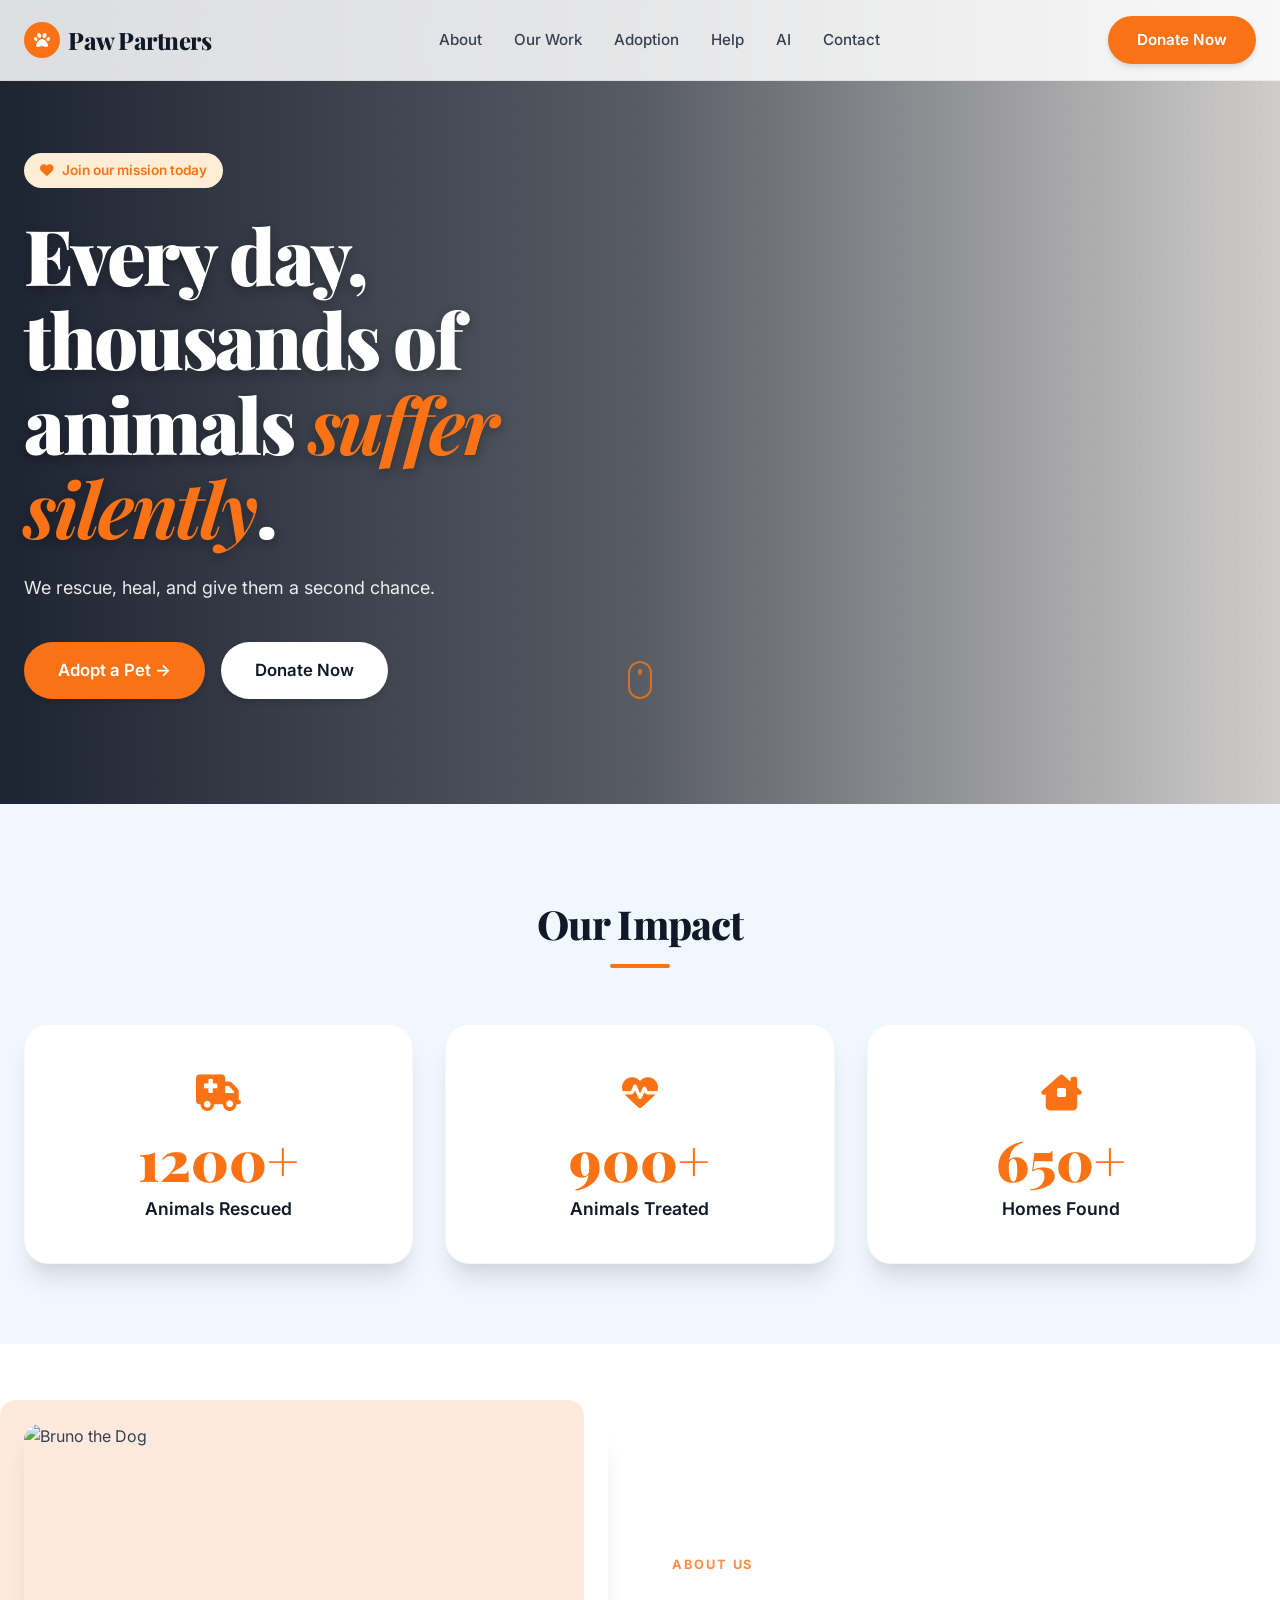
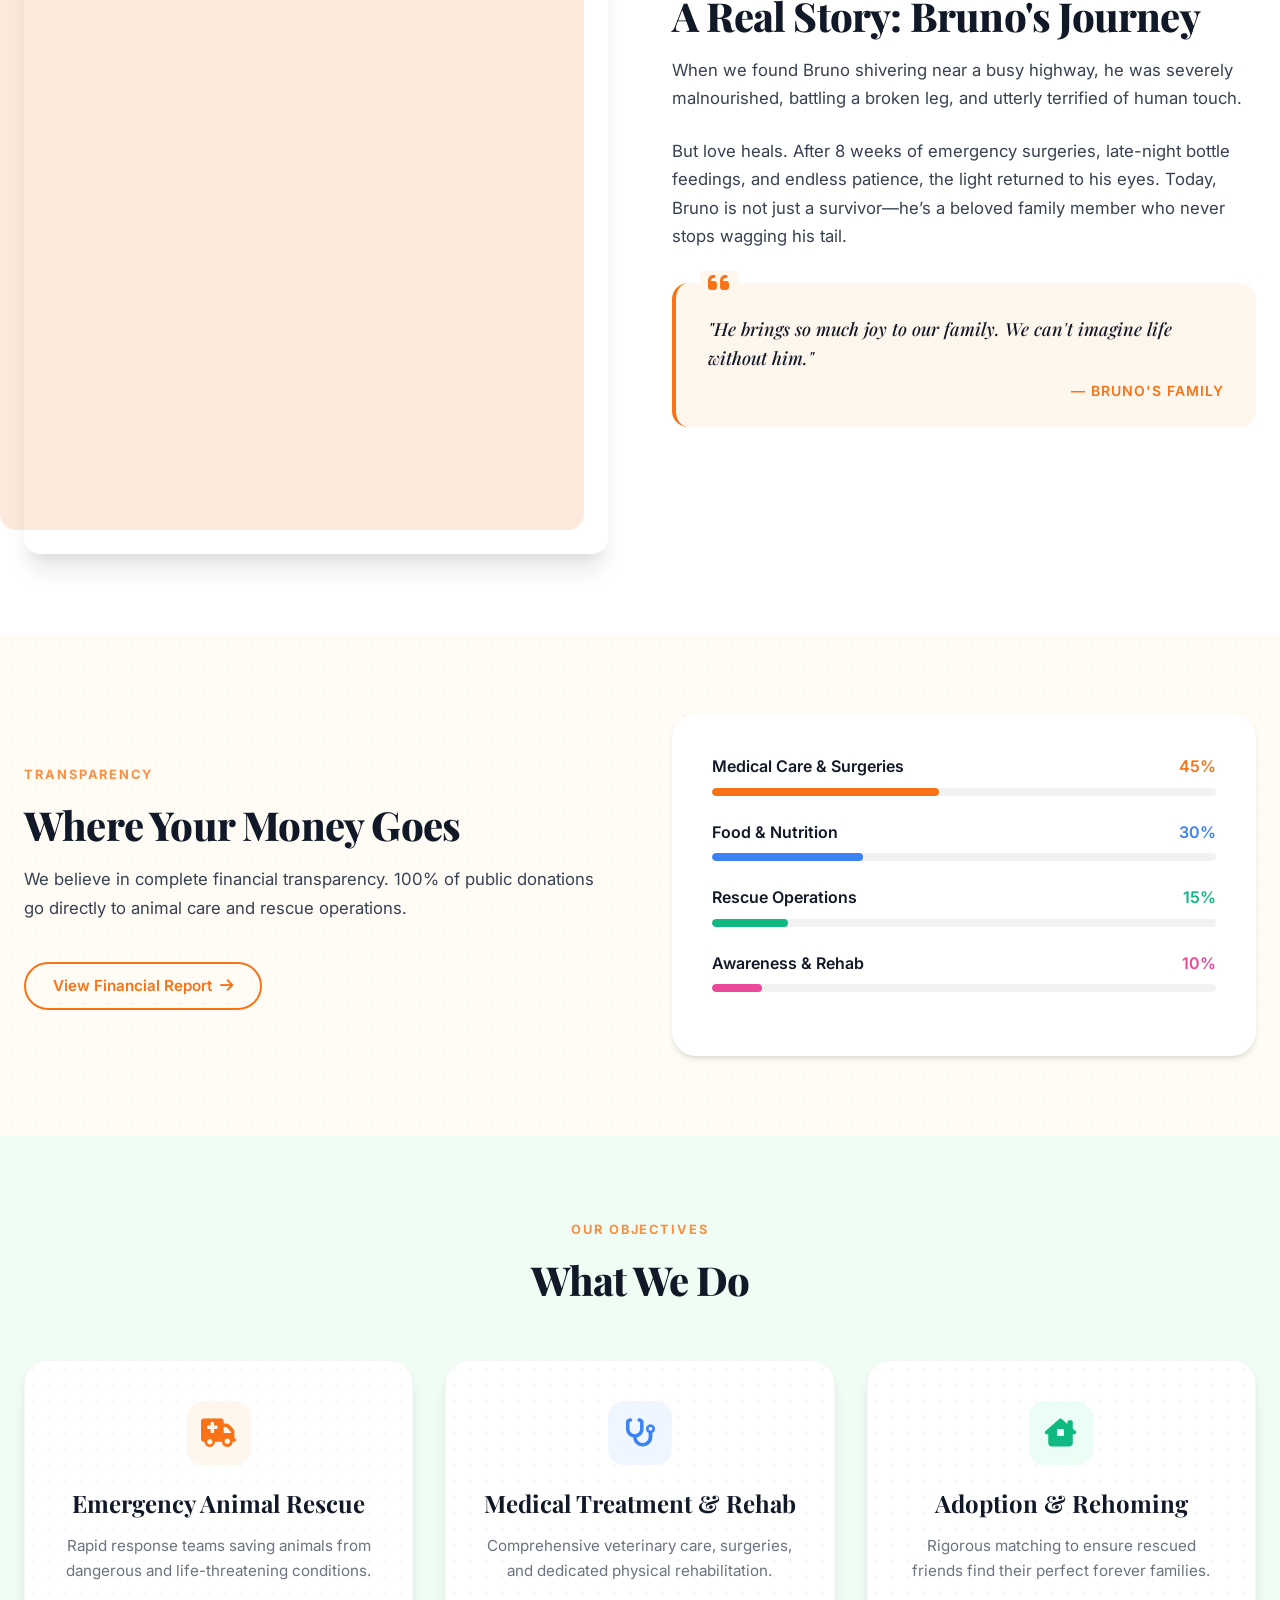
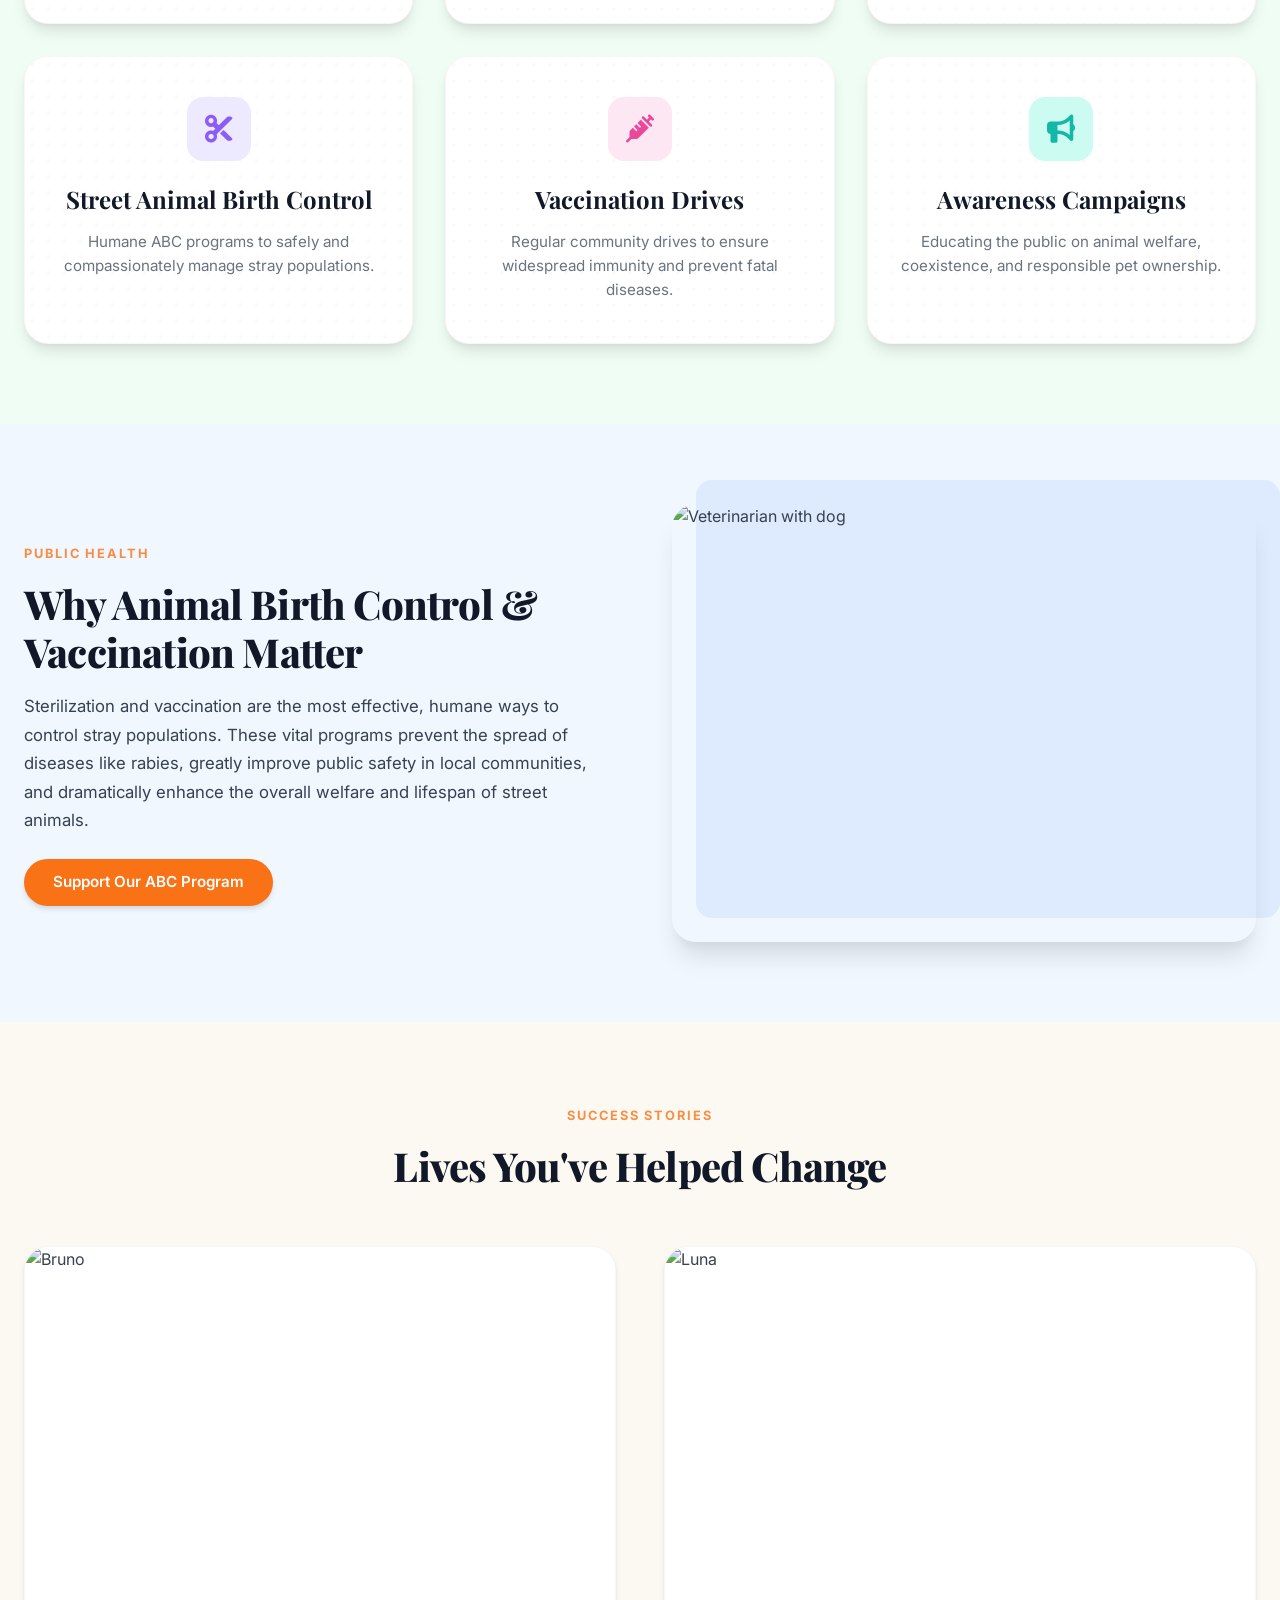
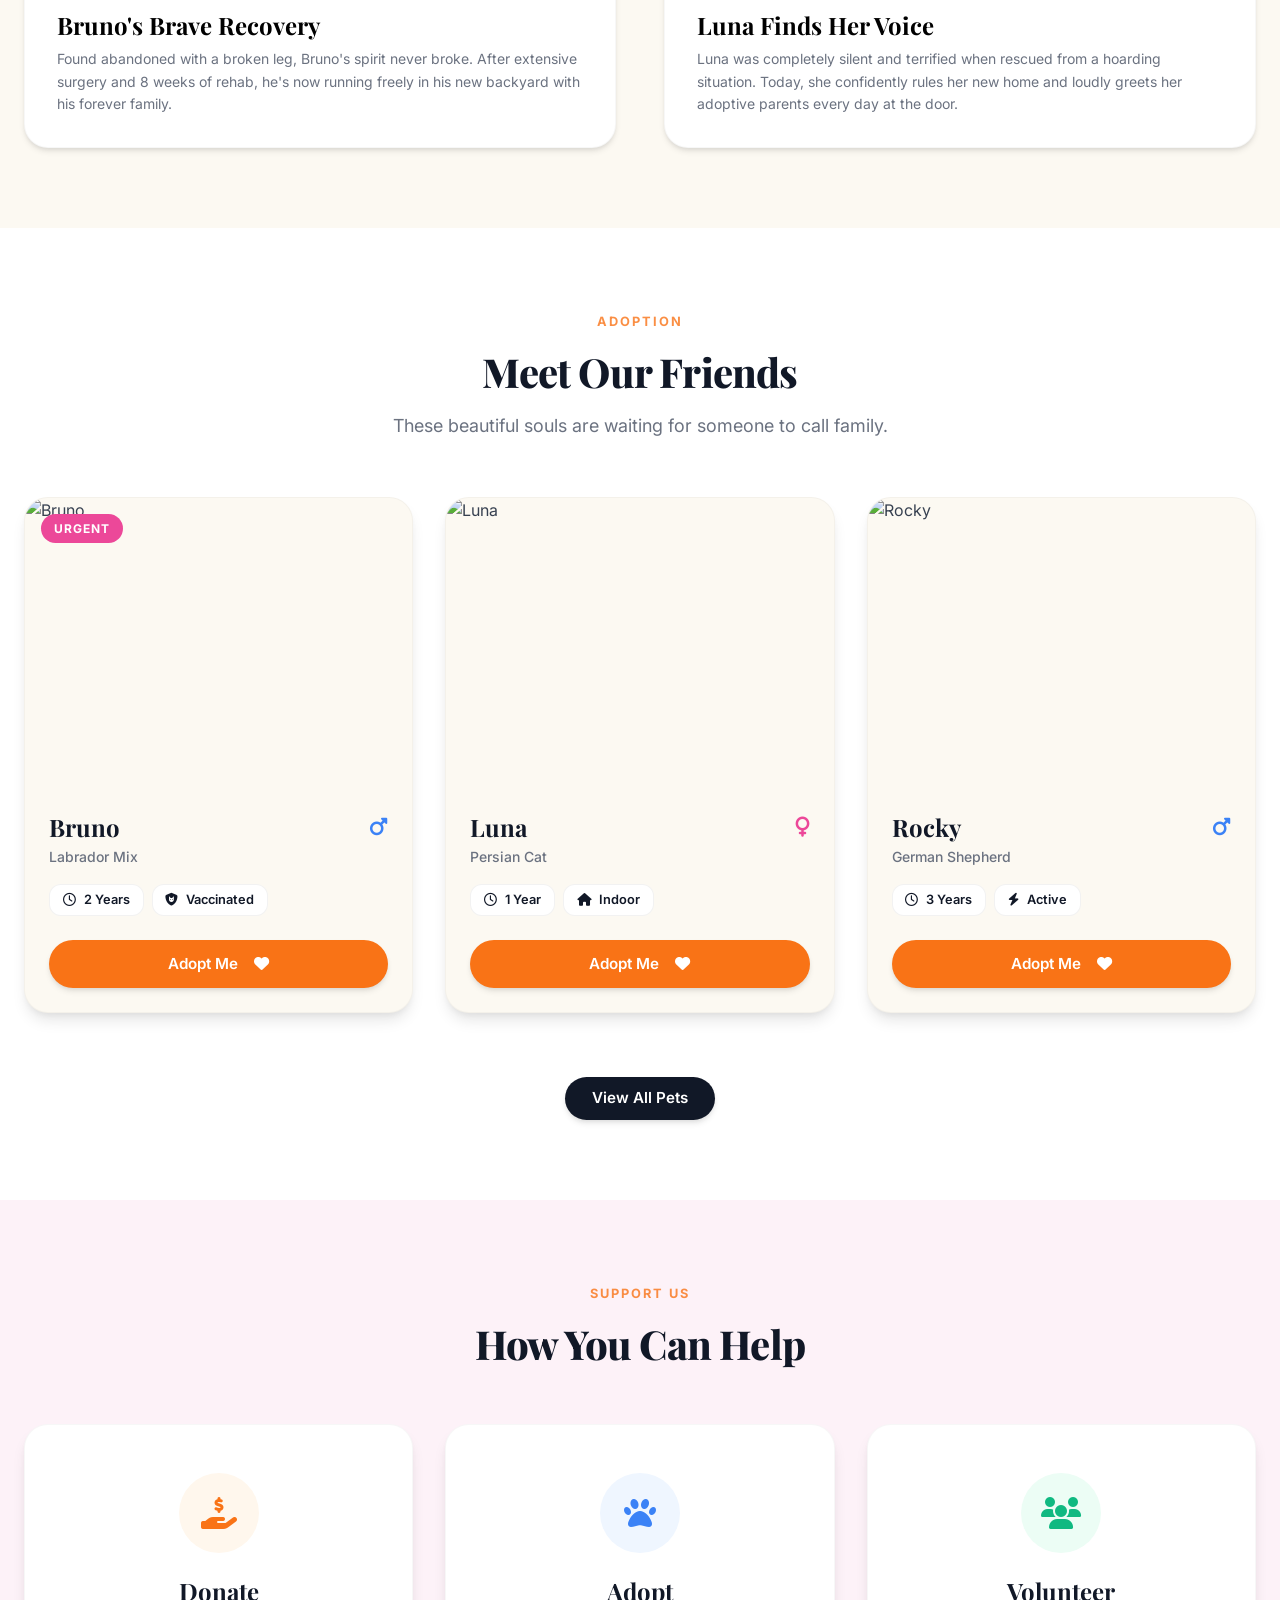
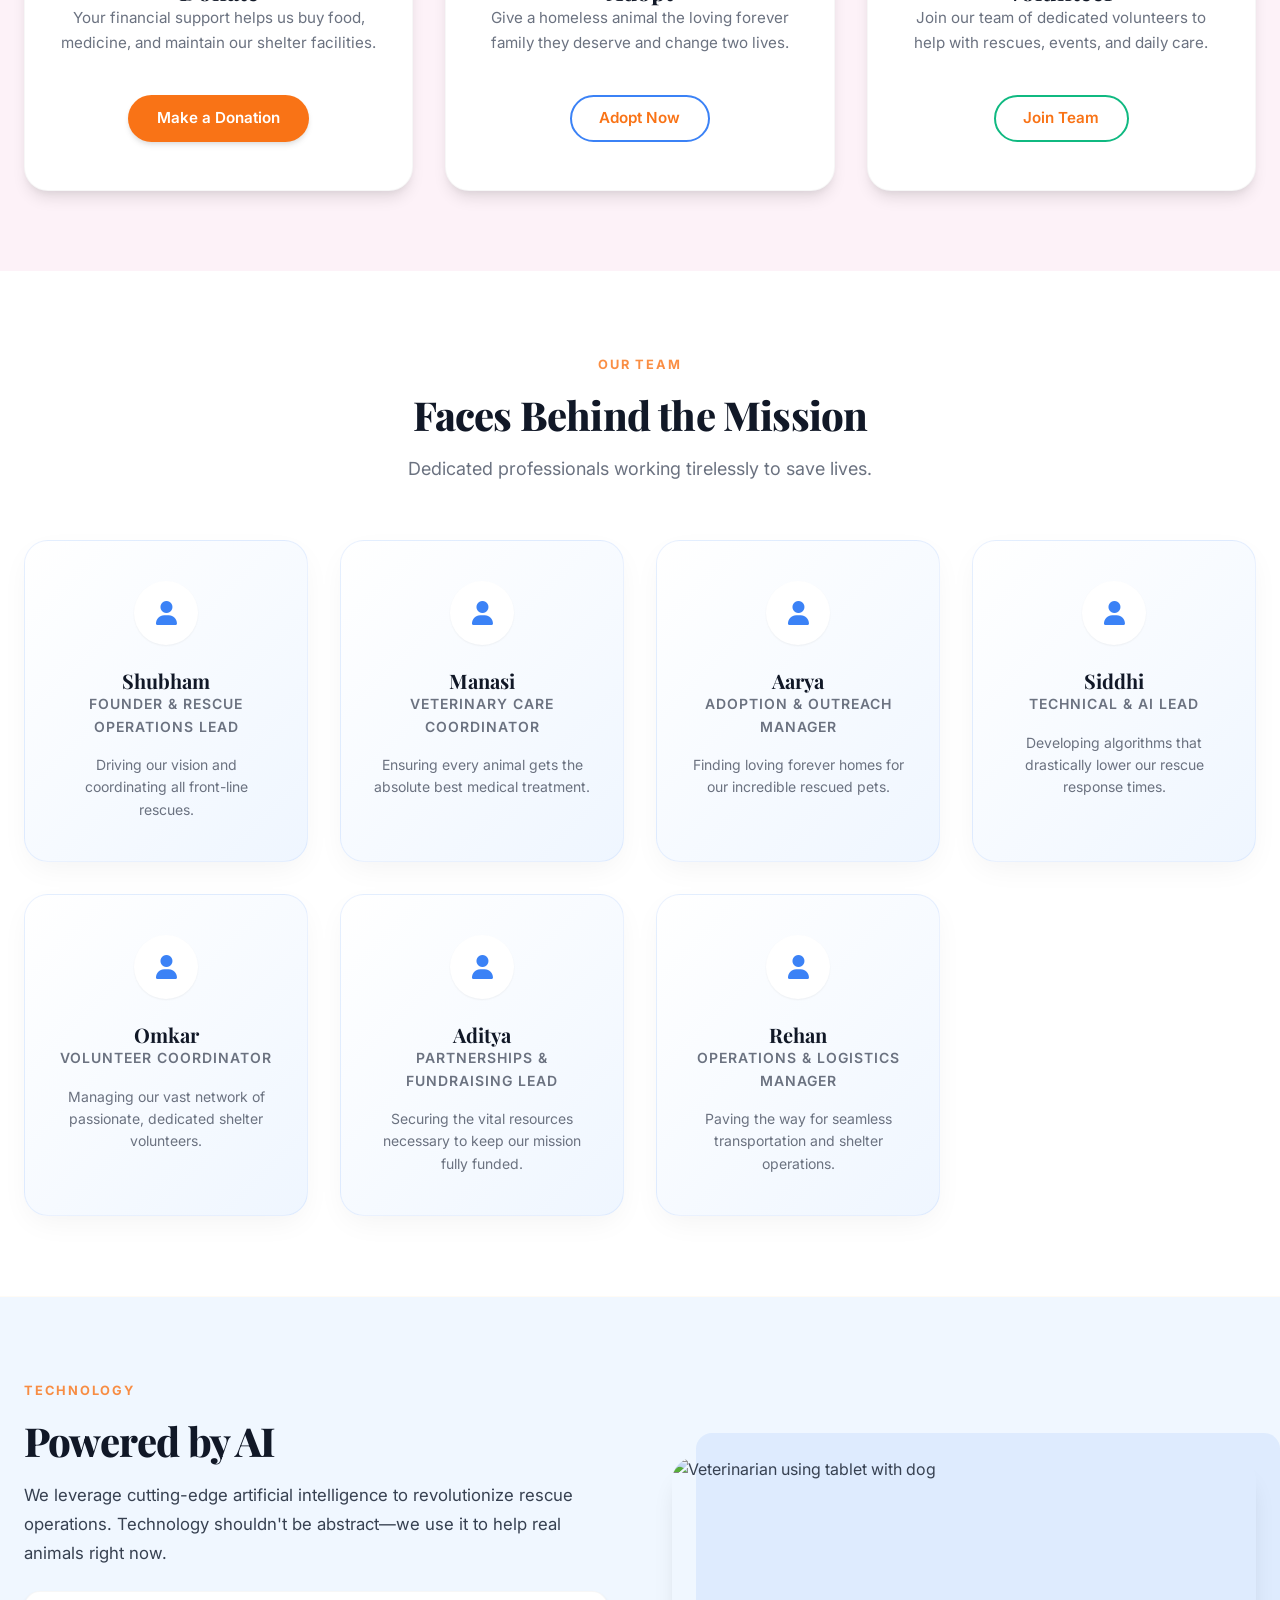
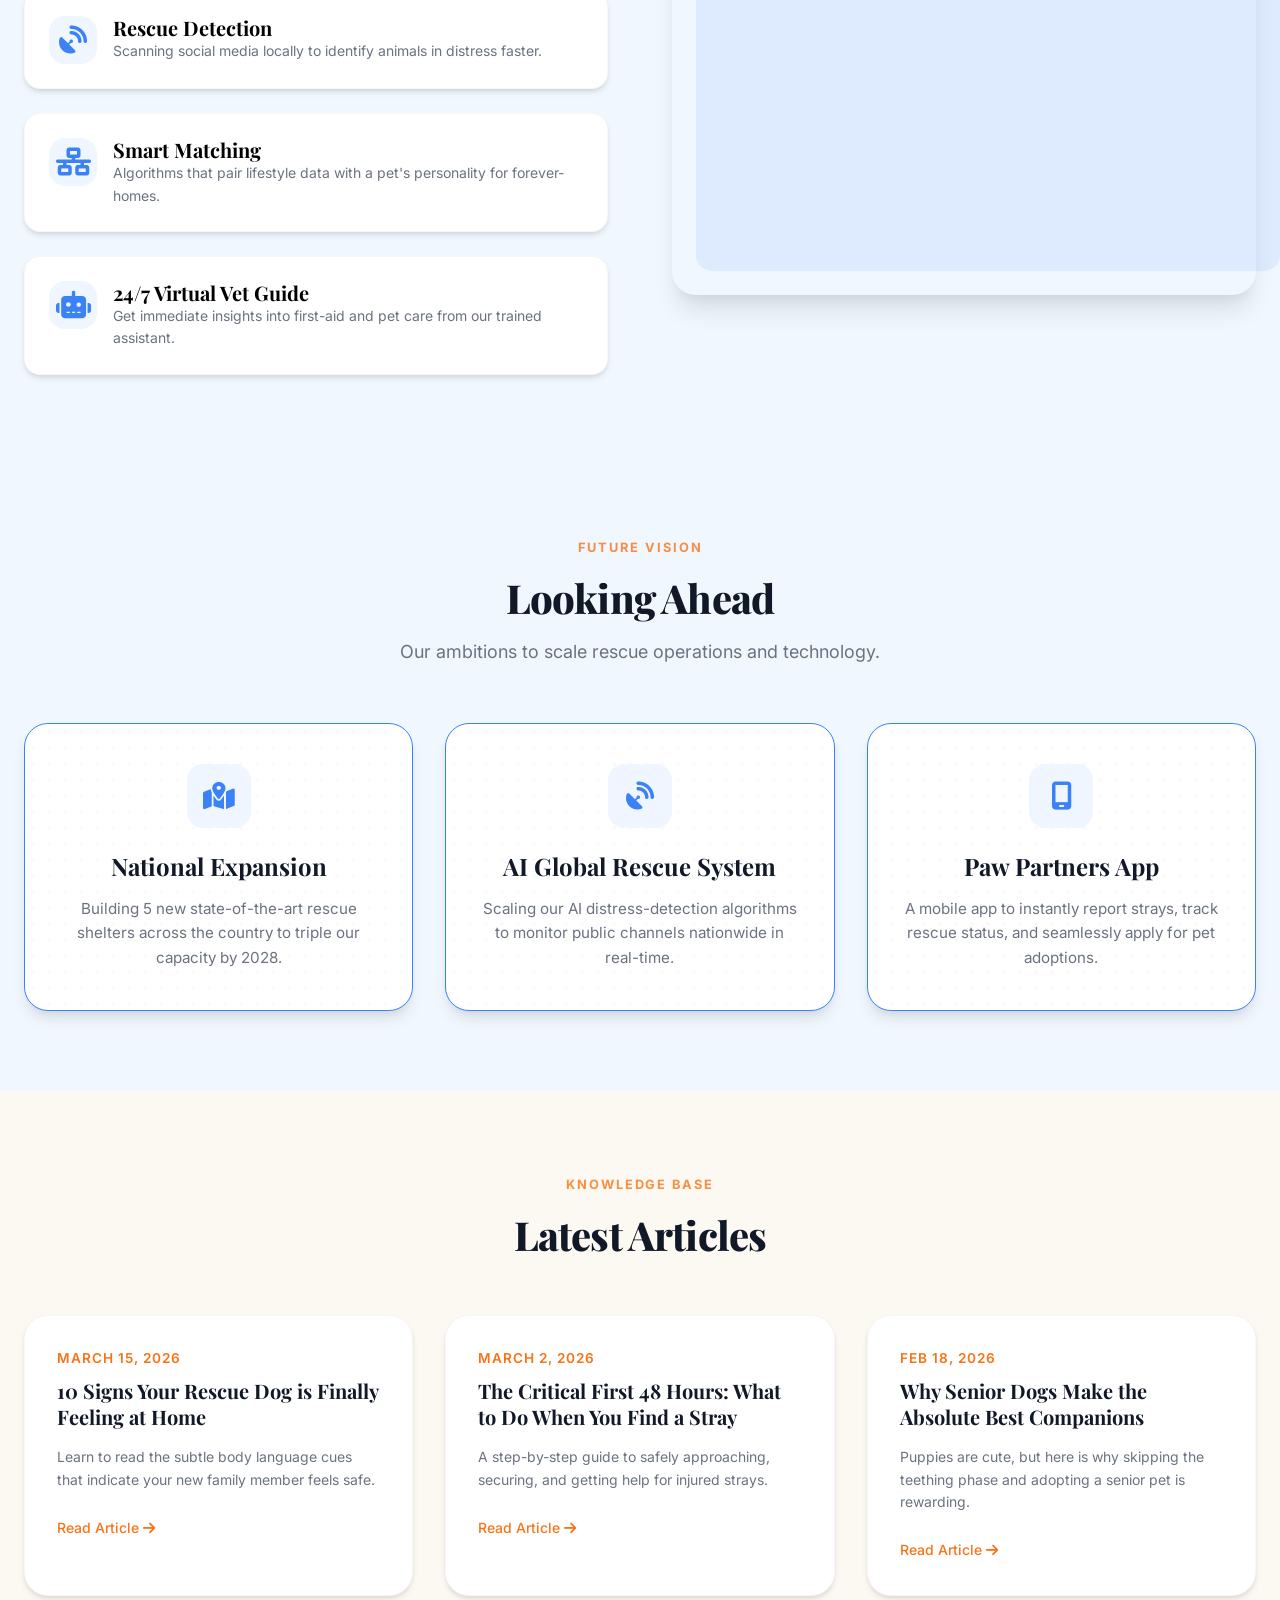
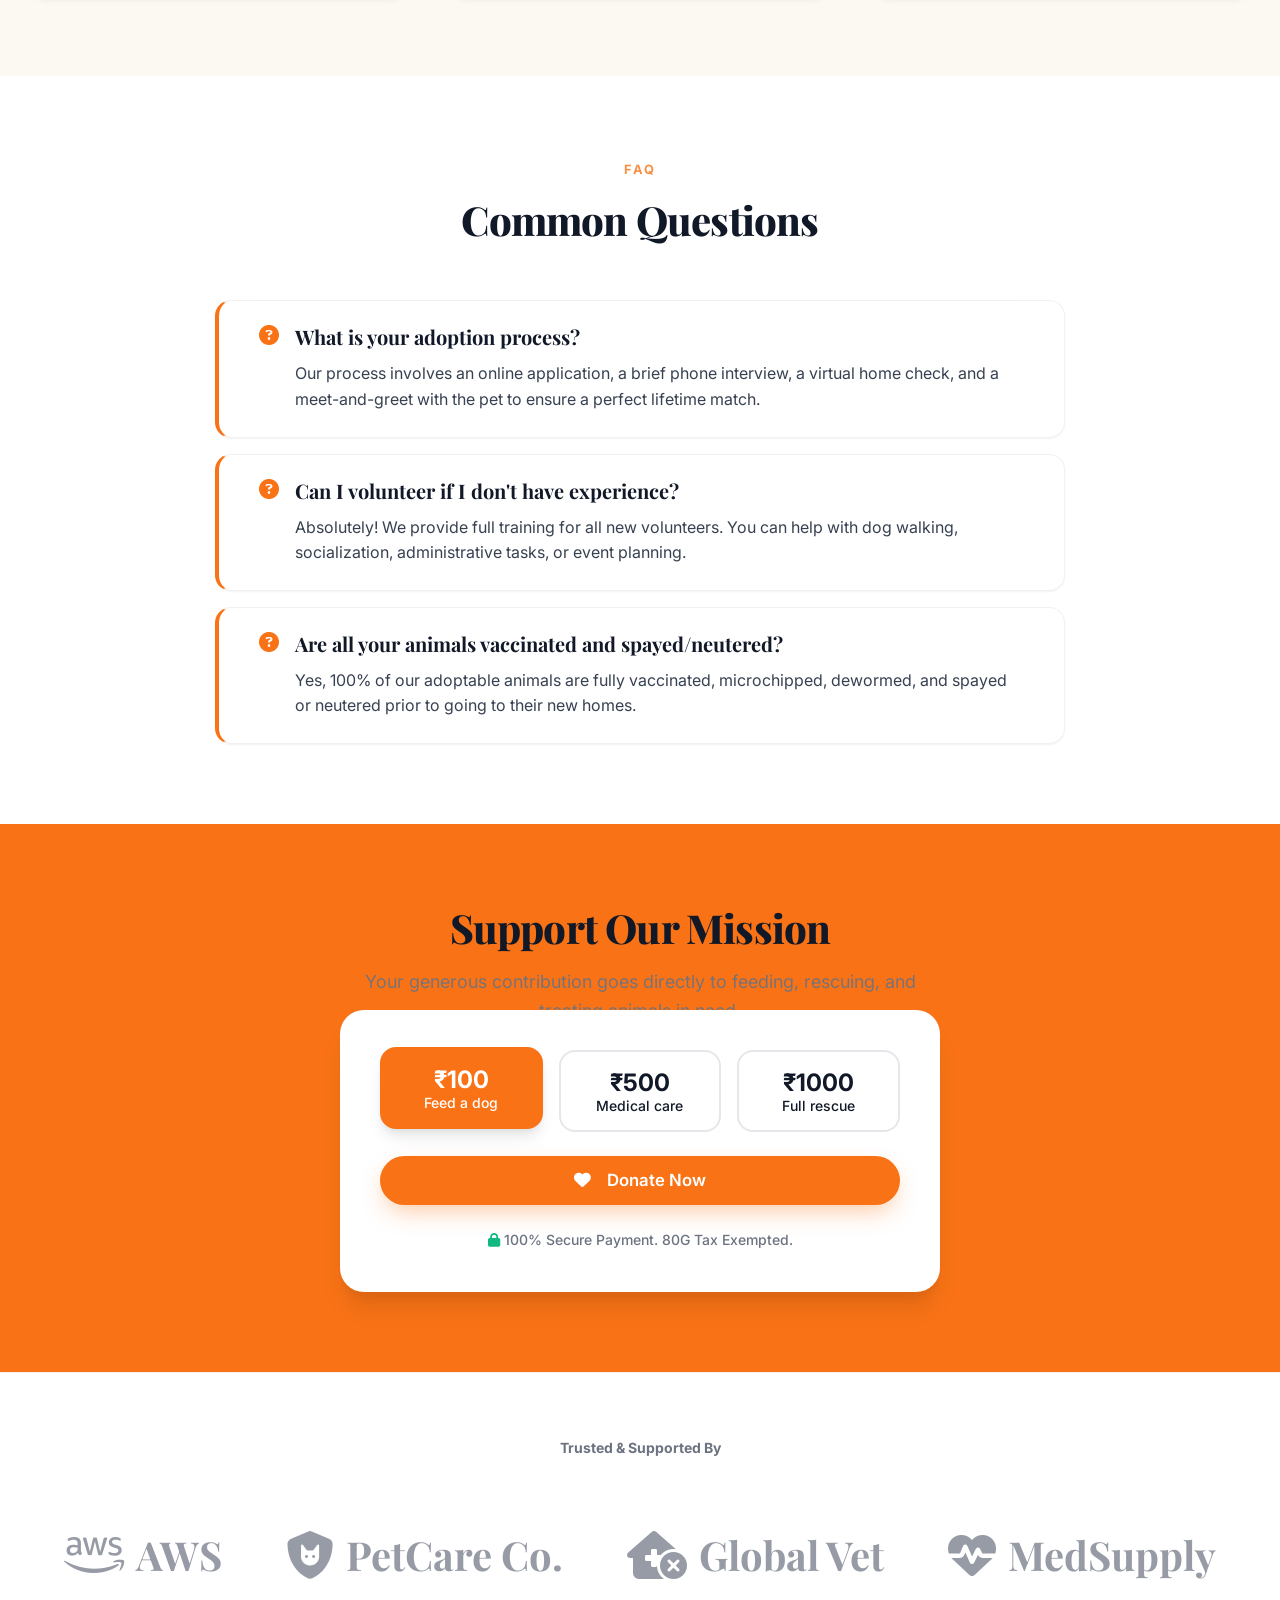
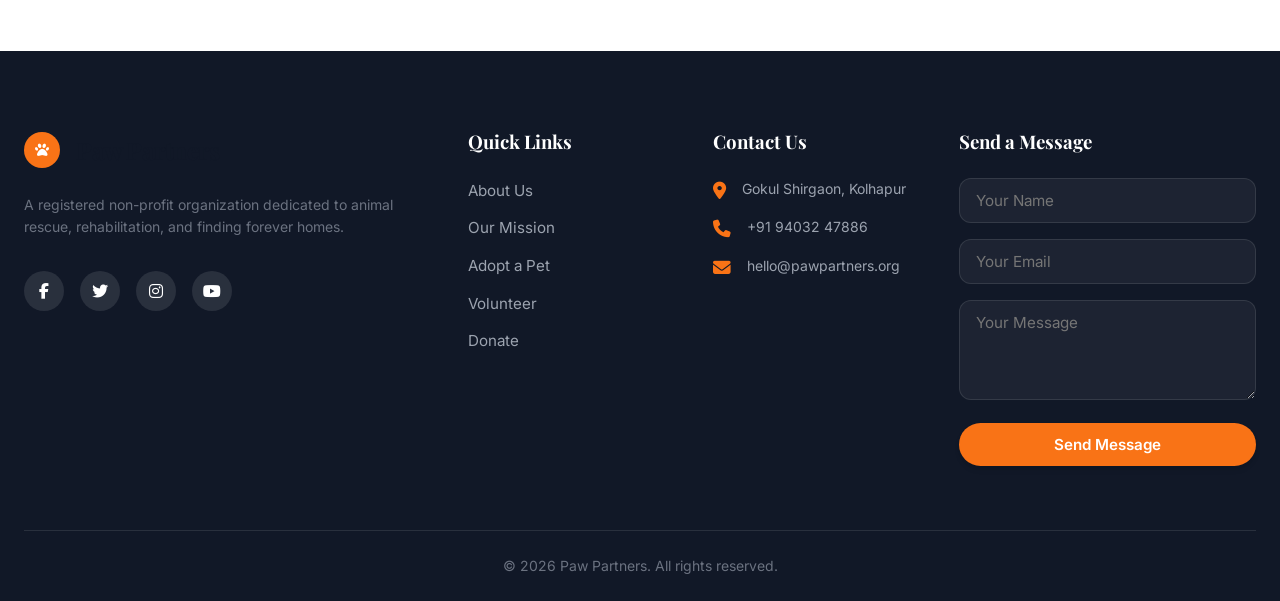
==== commit f0214799: "Add files via upload" ====
--- a/index.html
+++ b/index.html
@@ -221,7 +221,7 @@
                 <a href="#donate" class="btn btn-primary shadow-md">Support Our ABC Program</a>
             </div>
             <div class="ai-image-wrap">
-                <img src="https://images.unsplash.com/photo-1628042571253-f7267ea688ae?auto=format&fit=crop&q=80&w=800" alt="Veterinarian with dog">
+                <img src="https://images.unsplash.com/photo-1576201836106-db1758fd1c97?auto=format&fit=crop&q=80&w=800" alt="Veterinarian with dog">
                 <div class="ai-accent"></div>
             </div>
         </div>
@@ -383,44 +383,44 @@
             
             <div style="display: grid; grid-template-columns: repeat(auto-fit, minmax(280px, 1fr)); gap: 2rem;">
                 <div class="team-card">
-                    <div class="team-initials avatar-1">S</div>
-                    <h3 class="font-playfair text-2xl text-black mb-1">Shubham</h3>
+                    <div class="team-initials"><i class="fa-solid fa-user"></i></div>
+                    <h3 class="font-playfair text-xl text-secondary mb-1">Shubham</h3>
                     <p class="team-role">Founder & Rescue Operations Lead</p>
                     <p class="text-sm text-gray mb-0">Driving our vision and coordinating all front-line rescues.</p>
                 </div>
                 <div class="team-card">
-                    <div class="team-initials avatar-2">M</div>
-                    <h3 class="font-playfair text-2xl text-black mb-1">Manasi</h3>
+                    <div class="team-initials"><i class="fa-solid fa-user"></i></div>
+                    <h3 class="font-playfair text-xl text-secondary mb-1">Manasi</h3>
                     <p class="team-role">Veterinary Care Coordinator</p>
                     <p class="text-sm text-gray mb-0">Ensuring every animal gets the absolute best medical treatment.</p>
                 </div>
                 <div class="team-card">
-                    <div class="team-initials avatar-3">Aa</div>
-                    <h3 class="font-playfair text-2xl text-black mb-1">Aarya</h3>
+                    <div class="team-initials"><i class="fa-solid fa-user"></i></div>
+                    <h3 class="font-playfair text-xl text-secondary mb-1">Aarya</h3>
                     <p class="team-role">Adoption & Outreach Manager</p>
                     <p class="text-sm text-gray mb-0">Finding loving forever homes for our incredible rescued pets.</p>
                 </div>
                 <div class="team-card">
-                    <div class="team-initials avatar-4">Si</div>
-                    <h3 class="font-playfair text-2xl text-black mb-1">Siddhi</h3>
+                    <div class="team-initials"><i class="fa-solid fa-user"></i></div>
+                    <h3 class="font-playfair text-xl text-secondary mb-1">Siddhi</h3>
                     <p class="team-role">Technical & AI Lead</p>
                     <p class="text-sm text-gray mb-0">Developing algorithms that drastically lower our rescue response times.</p>
                 </div>
                 <div class="team-card">
-                    <div class="team-initials avatar-5">O</div>
-                    <h3 class="font-playfair text-2xl text-black mb-1">Omkar</h3>
+                    <div class="team-initials"><i class="fa-solid fa-user"></i></div>
+                    <h3 class="font-playfair text-xl text-secondary mb-1">Omkar</h3>
                     <p class="team-role">Volunteer Coordinator</p>
                     <p class="text-sm text-gray mb-0">Managing our vast network of passionate, dedicated shelter volunteers.</p>
                 </div>
                 <div class="team-card">
-                    <div class="team-initials avatar-6">Ad</div>
-                    <h3 class="font-playfair text-2xl text-black mb-1">Aditya</h3>
+                    <div class="team-initials"><i class="fa-solid fa-user"></i></div>
+                    <h3 class="font-playfair text-xl text-secondary mb-1">Aditya</h3>
                     <p class="team-role">Partnerships & Fundraising Lead</p>
                     <p class="text-sm text-gray mb-0">Securing the vital resources necessary to keep our mission fully funded.</p>
                 </div>
                 <div class="team-card">
-                    <div class="team-initials avatar-7">R</div>
-                    <h3 class="font-playfair text-2xl text-black mb-1">Rehan</h3>
+                    <div class="team-initials"><i class="fa-solid fa-user"></i></div>
+                    <h3 class="font-playfair text-xl text-secondary mb-1">Rehan</h3>
                     <p class="team-role">Operations & Logistics Manager</p>
                     <p class="text-sm text-gray mb-0">Paving the way for seamless transportation and shelter operations.</p>
                 </div>
--- a/style.css
+++ b/style.css
@@ -36,6 +36,8 @@
     color: var(--text-main);
     line-height: 1.6;
     background-color: var(--light-bg);
+    background-image: radial-gradient(rgba(0,0,0,0.03) 1px, transparent 1px);
+    background-size: 24px 24px;
     overflow-x: hidden;
 }
 
@@ -144,14 +146,8 @@
 .fade-in-section.is-visible { opacity: 1; transform: translateY(0); }
 
 /* Team Initials */
-.team-initials { margin: 0 auto 1.5rem; width: 80px; height: 80px; border-radius: 50%; display: flex; align-items: center; justify-content: center; font-size: 2.2rem; font-family: 'Playfair Display', serif; font-weight: 900; box-shadow: var(--shadow-md); color: var(--white); }
-.avatar-1 { background: linear-gradient(135deg, #f97316, #fb923c); }
-.avatar-2 { background: linear-gradient(135deg, #3b82f6, #60a5fa); }
-.avatar-3 { background: linear-gradient(135deg, #ec4899, #f472b6); }
-.avatar-4 { background: linear-gradient(135deg, #8b5cf6, #a78bfa); }
-.avatar-5 { background: linear-gradient(135deg, #10b981, #34d399); }
-.avatar-6 { background: linear-gradient(135deg, #14b8a6, #2dd4bf); }
-.avatar-7 { background: linear-gradient(135deg, #ef4444, #f87171); }
+.team-initials { margin: 0 auto 1.5rem; width: 64px; height: 64px; border-radius: 50%; display: flex; align-items: center; justify-content: center; font-size: 1.5rem; font-family: 'Playfair Display', serif; font-weight: 900; box-shadow: var(--shadow-sm); color: var(--accent-blue); background: var(--white); }
+.avatar-unified { background: var(--white); color: var(--accent-blue); }
 
 .btn-white { background-color: var(--white); color: var(--secondary); box-shadow: var(--shadow-md); }
 .btn-white:hover { background-color: #f9fafb; color: var(--primary); }
@@ -168,7 +164,7 @@
 
 /* Navigation */
 .navbar {
-    position: fixed; top: 0; left: 0; right: 0; z-index: 50;
+    position: fixed; top: 0; left: 0; right: 0; z-index: 1000;
     background-color: rgba(255, 255, 255, 0.85); backdrop-filter: blur(12px);
     border-bottom: 1px solid rgba(0,0,0,0.05); transition: var(--transition);
 }
@@ -183,7 +179,7 @@
 .nav-links a:hover { color: var(--primary); }
 
 /* Hero Section */
-.hero { position: relative; min-height: 100vh; display: flex; align-items: center; padding-top: 5rem; }
+.hero { position: relative; min-height: 100vh; display: flex; align-items: center; padding-top: 5rem; padding-bottom: 8rem; }
 .hero-bg {
     position: absolute; inset: 0; z-index: 1;
     background-size: cover; background-position: right center; background-repeat: no-repeat;
@@ -243,9 +239,11 @@
 /* Grid Layouts */
 .cards-grid-3 { display: grid; grid-template-columns: repeat(auto-fit, minmax(300px, 1fr)); gap: 2rem; }
 .container-split { display: grid; grid-template-columns: 1fr 1fr; gap: 4rem; align-items: center; }
+.feature-card { padding: 2.5rem 2rem; border-radius: var(--radius-xl); text-align: center; background-color: var(--white); background-image: radial-gradient(rgba(0,0,0,0.02) 2px, transparent 2px); background-size: 16px 16px; box-shadow: 0 10px 30px -5px rgba(0,0,0,0.05); transition: var(--transition); border: 1px solid rgba(0,0,0,0.05); border-top: 4px solid var(--primary); }
+.feature-card:hover { transform: translateY(-5px); box-shadow: 0 20px 40px -5px rgba(0,0,0,0.1); border-color: var(--primary); }
 
 /* Impact Stats */
-.impact { margin-top: -6rem; padding-top: 6rem; position: relative; z-index: 20; }
+.impact { margin-top: -6rem; padding-top: 6rem; position: relative; z-index: 200; }
 .stats-grid { display: grid; grid-template-columns: repeat(3, 1fr); gap: 2rem; text-align: center; }
 .stat-card {
     background: var(--white); padding: 2.5rem 2rem; border-radius: var(--radius-xl);
@@ -378,9 +376,9 @@
 /* New Sections Layouts */
 /* Team */
 .team-img-wrapper { margin: 0 auto 1.5rem; width: 140px; height: 140px; border-radius: 50%; overflow: hidden; border: 4px solid var(--white); box-shadow: var(--shadow-md); }
-.team-card { padding: 2.5rem 2rem; border-radius: var(--radius-xl); text-align: center; background: var(--white); box-shadow: var(--shadow-md); transition: var(--transition); border: 1px solid rgba(0,0,0,0.03); }
-.team-card:hover { transform: translateY(-5px); box-shadow: var(--shadow-xl); border-color: rgba(249, 115, 22, 0.2); }
-.team-role { color: var(--primary); font-family: 'Inter', sans-serif; font-weight: 600; font-size: 0.875rem; text-transform: uppercase; letter-spacing: 1px; margin-bottom: 1rem; }
+.team-card { padding: 2.5rem 2rem; border-radius: var(--radius-xl); text-align: center; background: linear-gradient(135deg, var(--white) 0%, var(--bg-blue-light) 100%); box-shadow: 0 10px 30px -5px rgba(0,0,0,0.05); transition: var(--transition); border: 1px solid rgba(59,130,246,0.1); }
+.team-card:hover { transform: translateY(-5px); box-shadow: 0 20px 40px -5px rgba(59,130,246,0.15); border-color: rgba(59,130,246,0.3); background: linear-gradient(135deg, var(--bg-blue-light) 0%, #e0f2fe 100%); }
+.team-role { color: var(--text-muted); font-family: 'Inter', sans-serif; font-weight: 600; font-size: 0.875rem; text-transform: uppercase; letter-spacing: 1px; margin-bottom: 1rem; }
 
 /* Transparency */
 .transparency-item { margin-bottom: 1.5rem; }
@@ -408,8 +406,8 @@
 
 /* FAQ */
 .faq-list { max-width: 850px; margin: 0 auto; display: flex; flex-direction: column; gap: 1rem; }
-.faq-item { background: var(--white); border-radius: var(--radius-lg); padding: 1.5rem 2.5rem; box-shadow: var(--shadow-md); border: 1px solid rgba(0,0,0,0.03); transition: var(--transition); }
-.faq-item:hover { transform: translateX(5px); box-shadow: var(--shadow-lg); border-color: rgba(249, 115, 22, 0.2); }
+.faq-item { background: var(--white); border-radius: var(--radius-lg); padding: 1.5rem 2.5rem; box-shadow: var(--shadow-sm); border: 1px solid rgba(0,0,0,0.05); border-left: 4px solid var(--primary); transition: var(--transition); }
+.faq-item:hover { transform: translateX(5px); box-shadow: var(--shadow-md); background-color: var(--bg-orange-light); border-color: var(--primary); }
 .faq-question { font-family: 'Playfair Display', serif; font-size: 1.25rem; font-weight: 700; color: var(--secondary); margin-bottom: 0.75rem; display: flex; align-items: flex-start; gap: 1rem; }
 .faq-answer { color: var(--text-main); font-family: 'Inter', sans-serif; font-size: 1rem; padding-left: 2.25rem; line-height: 1.6; }
 
